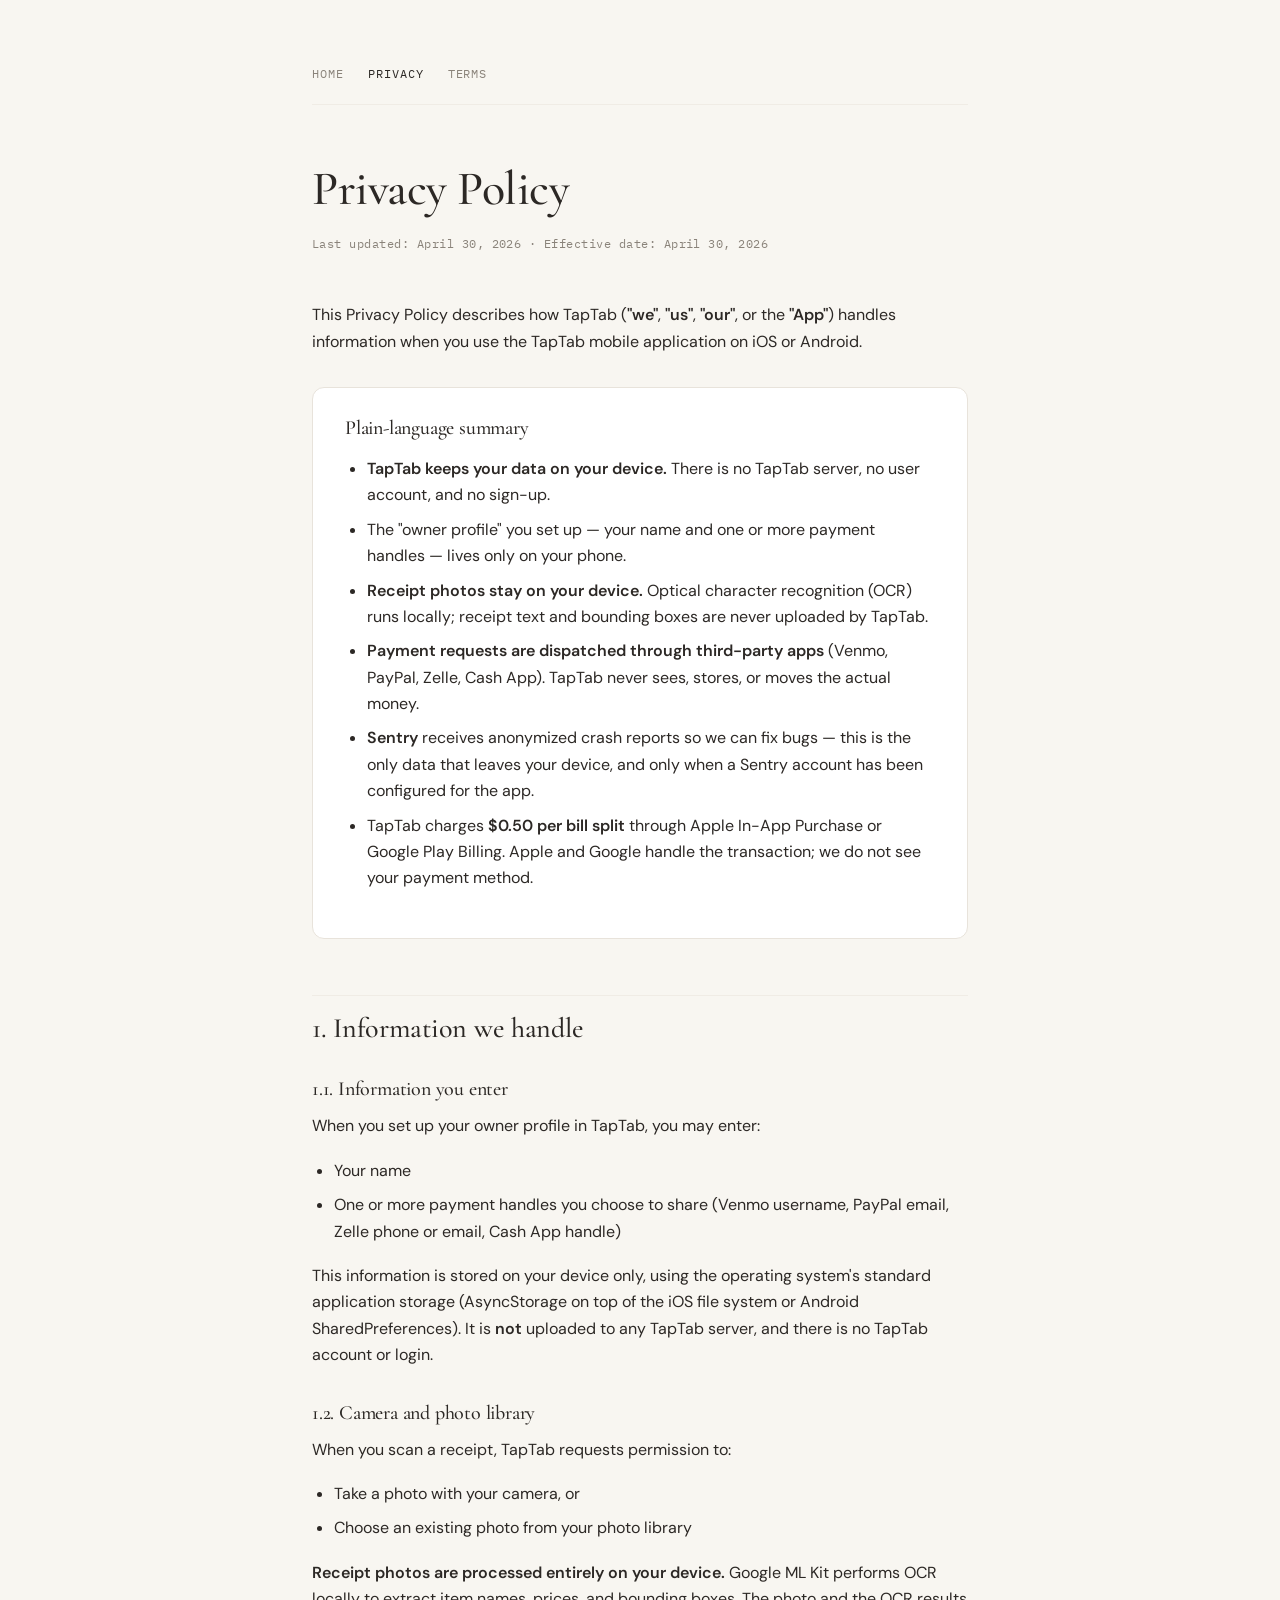
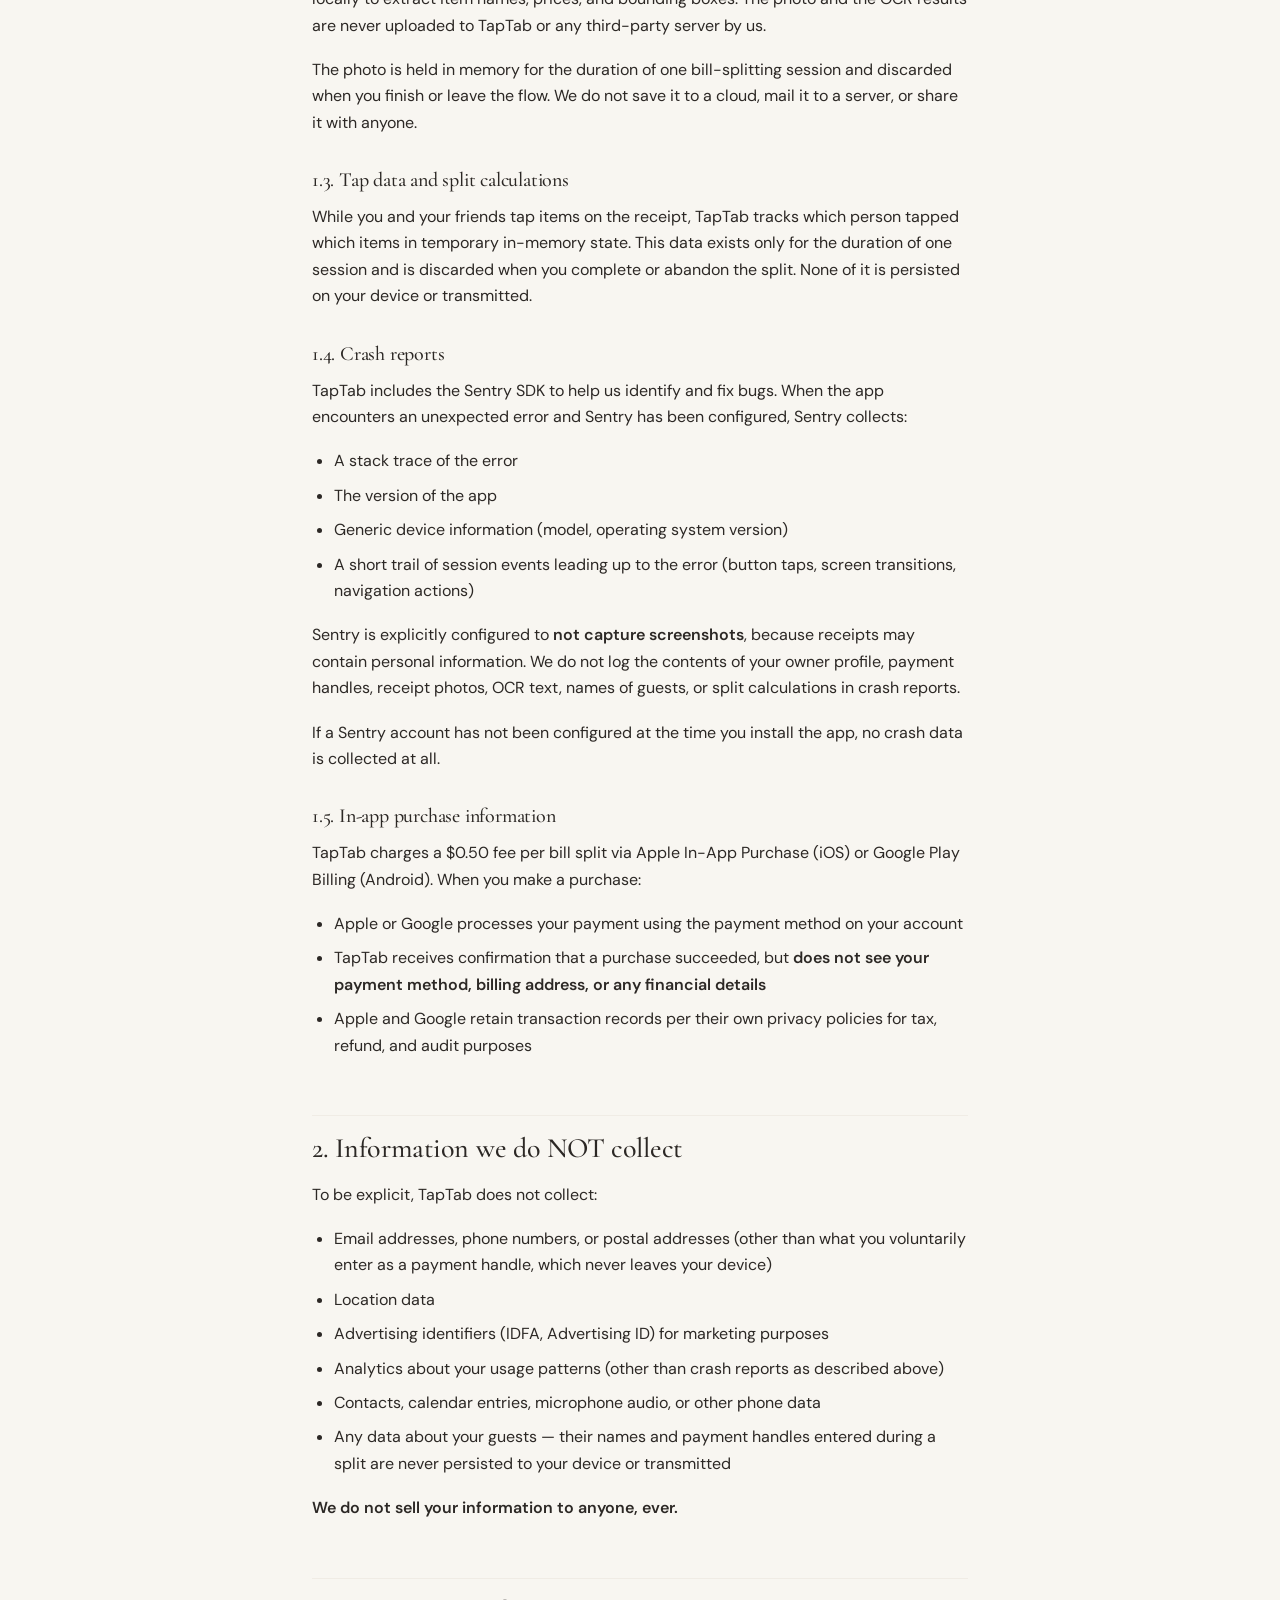
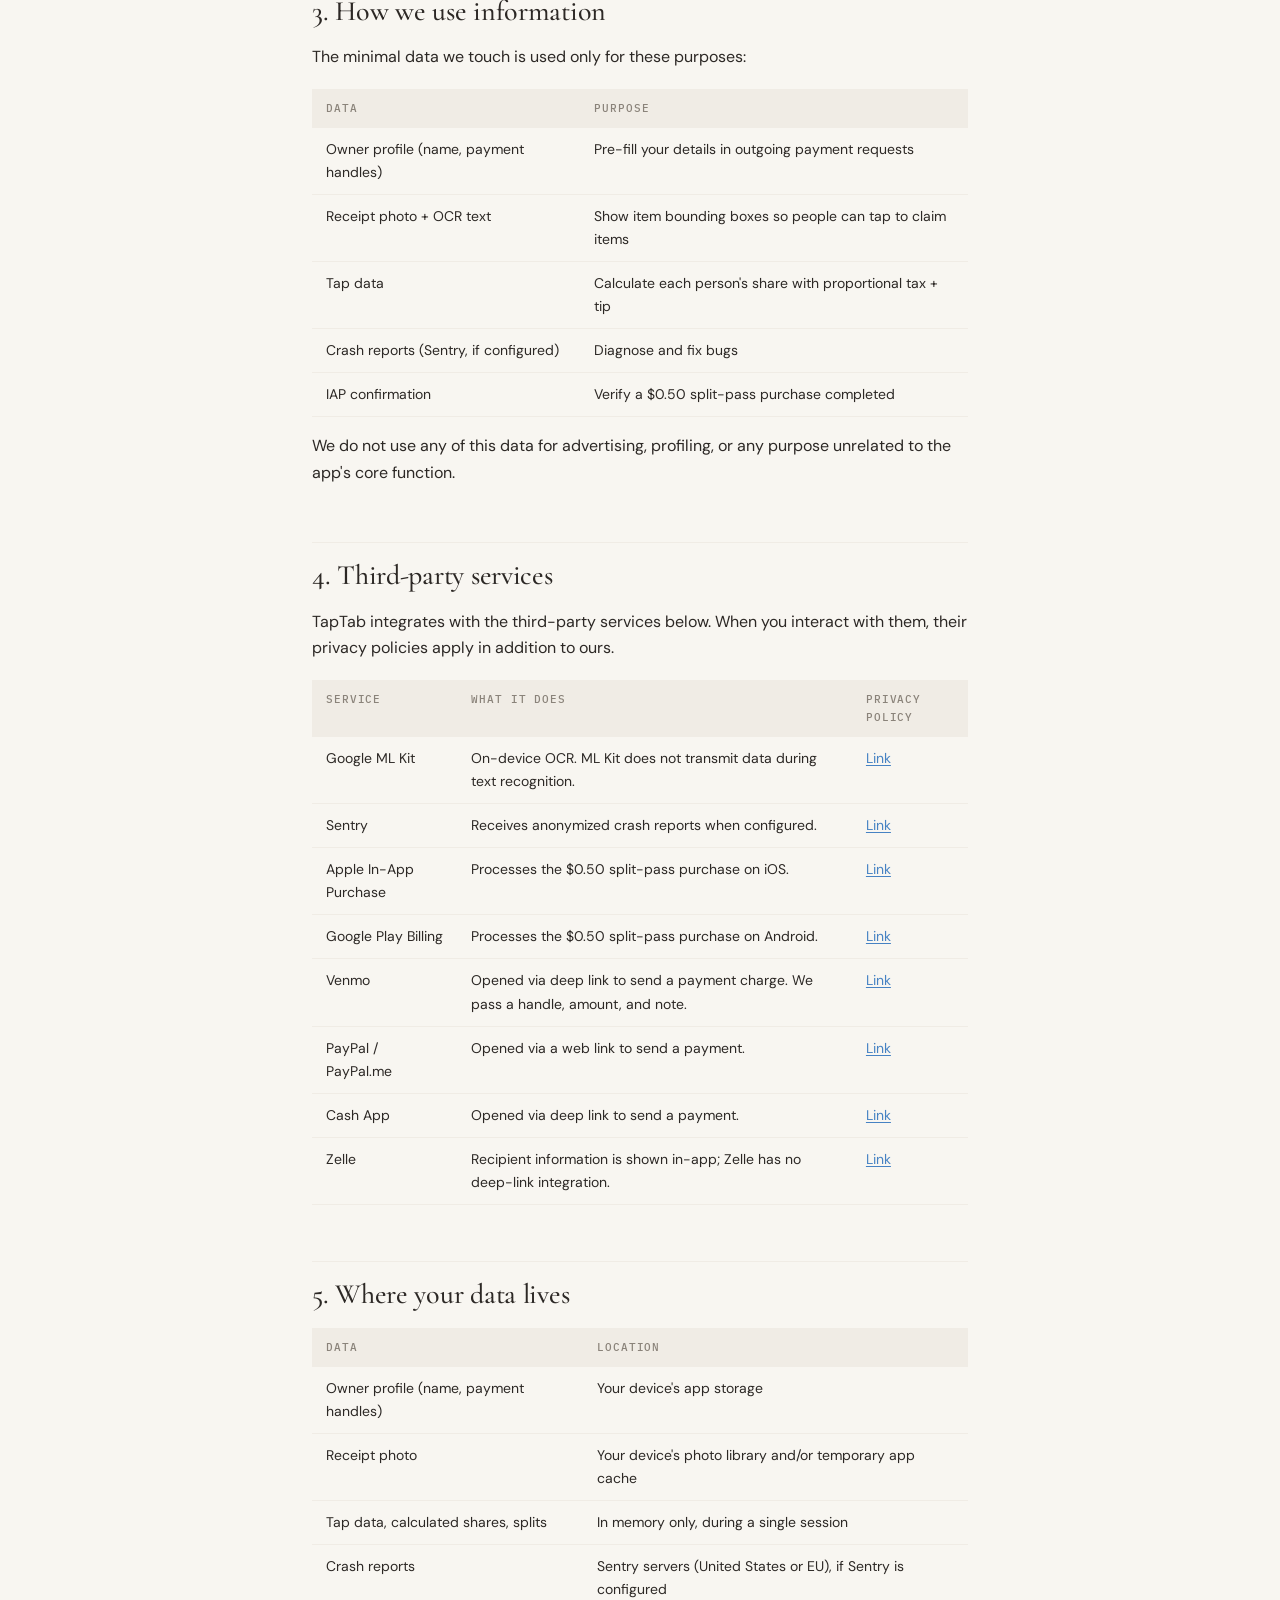
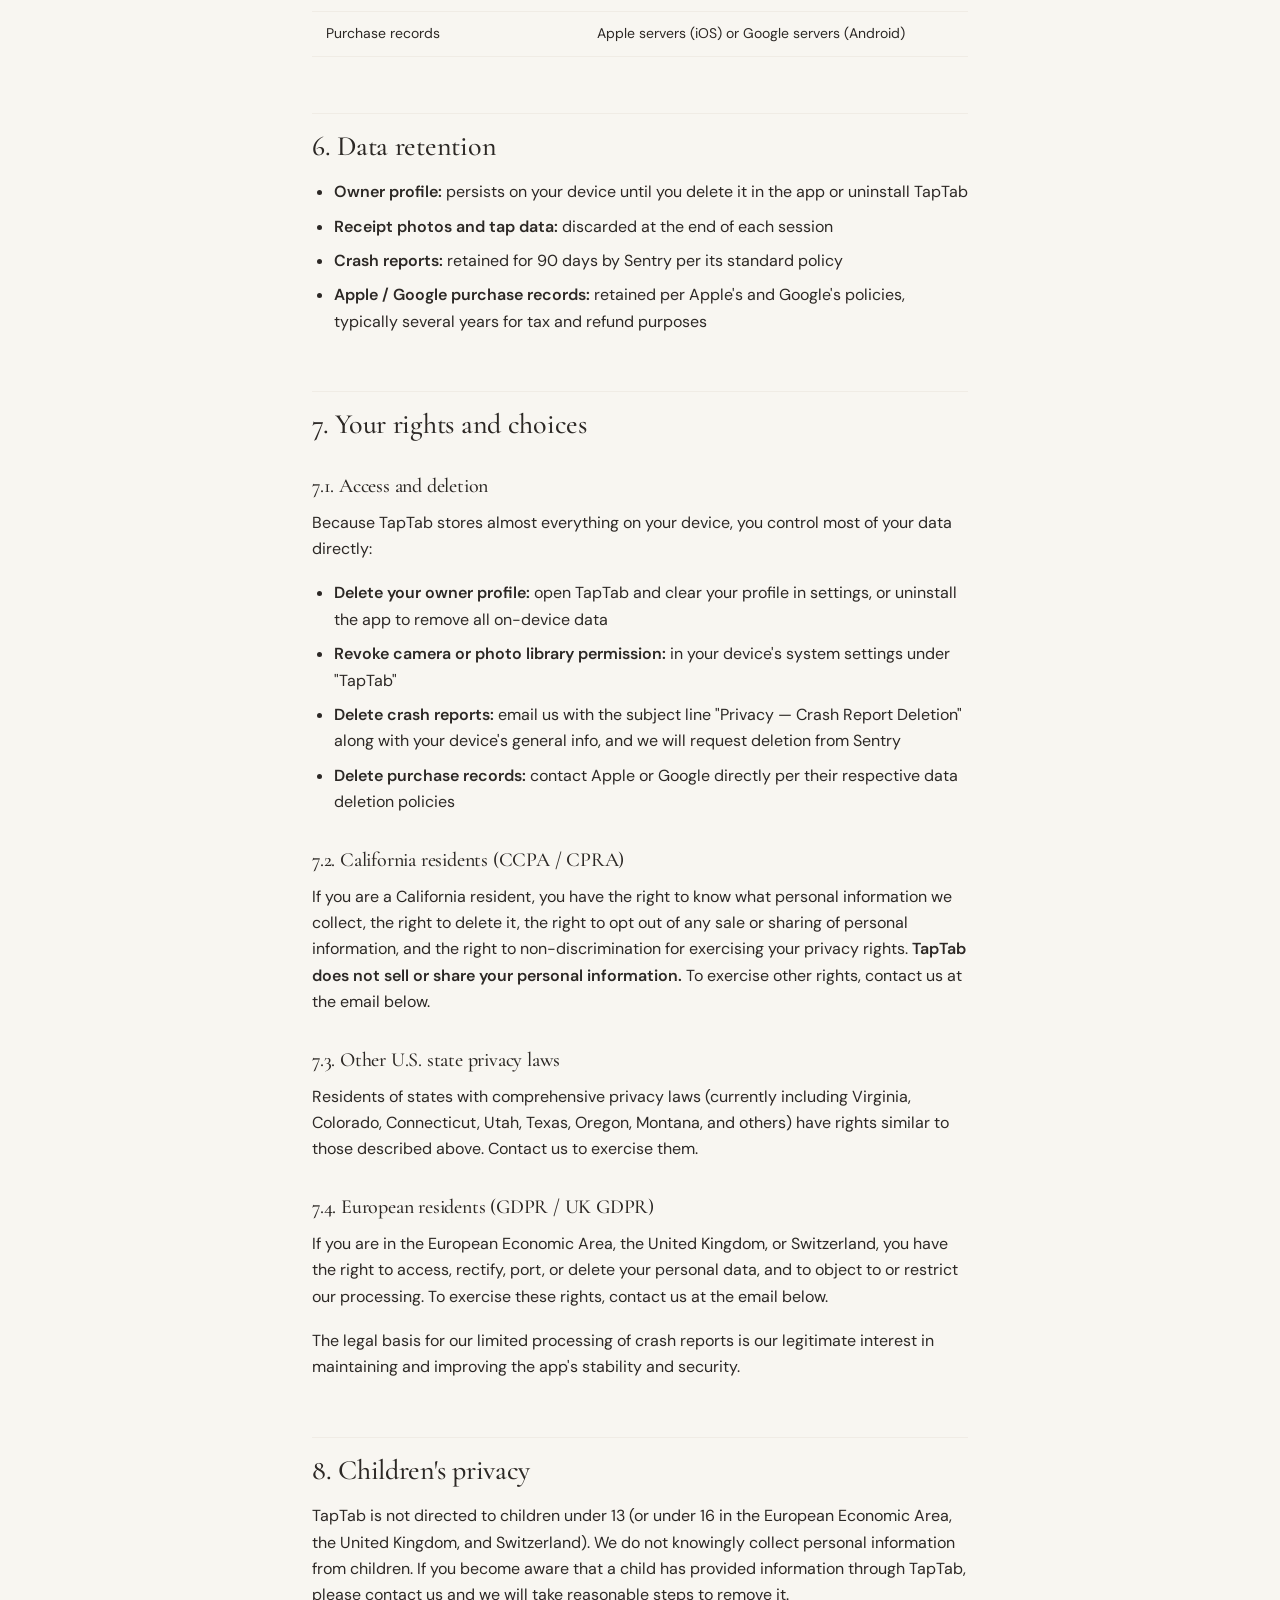
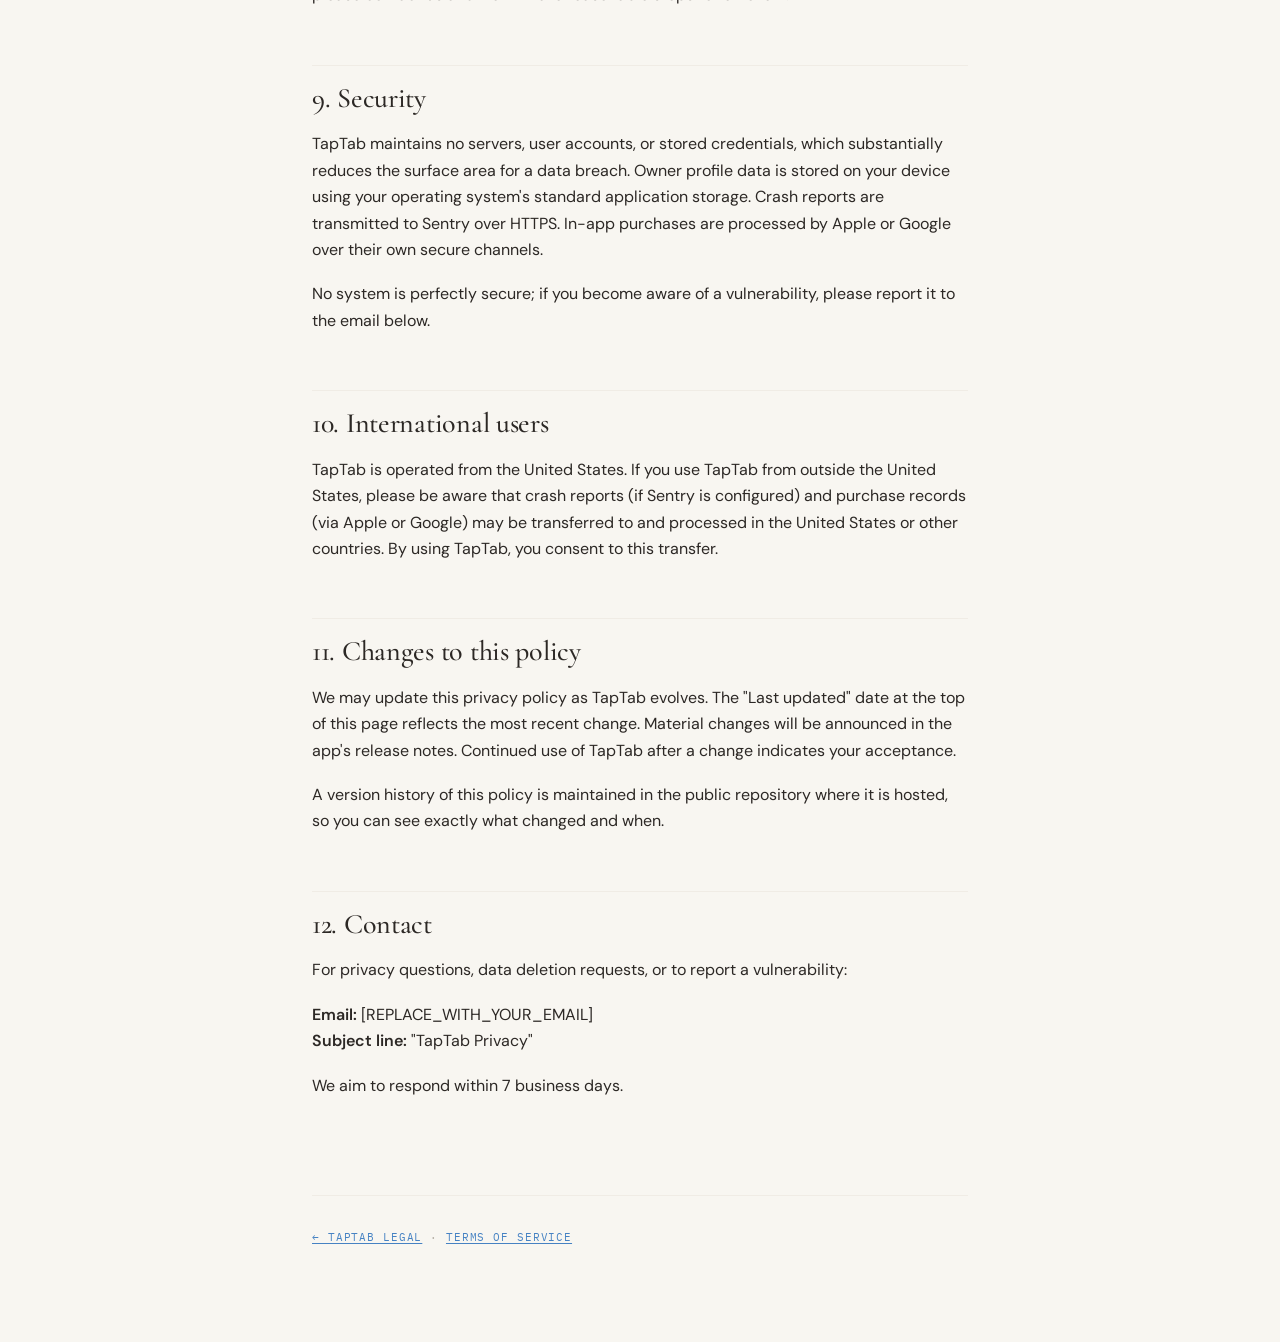
==== privacy.html @ 342fec5c "feat: initial site — privacy policy, terms of service, landing page Static HTML + CSS, no build step" ====
<!DOCTYPE html>
<html lang="en">
<head>
  <meta charset="UTF-8" />
  <meta name="viewport" content="width=device-width, initial-scale=1.0" />
  <title>Privacy Policy — TapTab</title>
  <meta name="description" content="How TapTab handles your information. We don't collect or sell personal data." />
  <link rel="stylesheet" href="/style.css" />
</head>
<body>
  <main class="container">
    <nav class="nav">
      <a href="/">Home</a>
      <a href="/privacy" class="active">Privacy</a>
      <a href="/terms">Terms</a>
    </nav>

    <h1>Privacy Policy</h1>
    <p class="meta">Last updated: April 30, 2026 · Effective date: April 30, 2026</p>

    <p>
      This Privacy Policy describes how TapTab (<strong>"we"</strong>, <strong>"us"</strong>, <strong>"our"</strong>,
      or the <strong>"App"</strong>) handles information when you use the TapTab mobile application on iOS or Android.
    </p>

    <div class="summary">
      <h2>Plain-language summary</h2>
      <ul>
        <li><strong>TapTab keeps your data on your device.</strong> There is no TapTab server, no user account, and no sign-up.</li>
        <li>The "owner profile" you set up — your name and one or more payment handles — lives only on your phone.</li>
        <li><strong>Receipt photos stay on your device.</strong> Optical character recognition (OCR) runs locally; receipt text and bounding boxes are never uploaded by TapTab.</li>
        <li><strong>Payment requests are dispatched through third-party apps</strong> (Venmo, PayPal, Zelle, Cash App). TapTab never sees, stores, or moves the actual money.</li>
        <li><strong>Sentry</strong> receives anonymized crash reports so we can fix bugs — this is the only data that leaves your device, and only when a Sentry account has been configured for the app.</li>
        <li>TapTab charges <strong>$0.50 per bill split</strong> through Apple In-App Purchase or Google Play Billing. Apple and Google handle the transaction; we do not see your payment method.</li>
      </ul>
    </div>

    <h2>1. Information we handle</h2>

    <h3>1.1. Information you enter</h3>
    <p>When you set up your owner profile in TapTab, you may enter:</p>
    <ul>
      <li>Your name</li>
      <li>One or more payment handles you choose to share (Venmo username, PayPal email, Zelle phone or email, Cash App handle)</li>
    </ul>
    <p>
      This information is stored on your device only, using the operating system's standard application storage
      (AsyncStorage on top of the iOS file system or Android SharedPreferences). It is <strong>not</strong>
      uploaded to any TapTab server, and there is no TapTab account or login.
    </p>

    <h3>1.2. Camera and photo library</h3>
    <p>When you scan a receipt, TapTab requests permission to:</p>
    <ul>
      <li>Take a photo with your camera, or</li>
      <li>Choose an existing photo from your photo library</li>
    </ul>
    <p>
      <strong>Receipt photos are processed entirely on your device.</strong> Google ML Kit performs OCR locally
      to extract item names, prices, and bounding boxes. The photo and the OCR results are never uploaded to
      TapTab or any third-party server by us.
    </p>
    <p>
      The photo is held in memory for the duration of one bill-splitting session and discarded when you finish
      or leave the flow. We do not save it to a cloud, mail it to a server, or share it with anyone.
    </p>

    <h3>1.3. Tap data and split calculations</h3>
    <p>
      While you and your friends tap items on the receipt, TapTab tracks which person tapped which items in
      temporary in-memory state. This data exists only for the duration of one session and is discarded when
      you complete or abandon the split. None of it is persisted on your device or transmitted.
    </p>

    <h3>1.4. Crash reports</h3>
    <p>
      TapTab includes the Sentry SDK to help us identify and fix bugs. When the app encounters an unexpected
      error and Sentry has been configured, Sentry collects:
    </p>
    <ul>
      <li>A stack trace of the error</li>
      <li>The version of the app</li>
      <li>Generic device information (model, operating system version)</li>
      <li>A short trail of session events leading up to the error (button taps, screen transitions, navigation actions)</li>
    </ul>
    <p>
      Sentry is explicitly configured to <strong>not capture screenshots</strong>, because receipts may contain
      personal information. We do not log the contents of your owner profile, payment handles, receipt photos,
      OCR text, names of guests, or split calculations in crash reports.
    </p>
    <p>
      If a Sentry account has not been configured at the time you install the app, no crash data is collected at all.
    </p>

    <h3>1.5. In-app purchase information</h3>
    <p>
      TapTab charges a $0.50 fee per bill split via Apple In-App Purchase (iOS) or Google Play Billing (Android).
      When you make a purchase:
    </p>
    <ul>
      <li>Apple or Google processes your payment using the payment method on your account</li>
      <li>TapTab receives confirmation that a purchase succeeded, but <strong>does not see your payment method, billing address, or any financial details</strong></li>
      <li>Apple and Google retain transaction records per their own privacy policies for tax, refund, and audit purposes</li>
    </ul>

    <h2>2. Information we do NOT collect</h2>
    <p>To be explicit, TapTab does not collect:</p>
    <ul>
      <li>Email addresses, phone numbers, or postal addresses (other than what you voluntarily enter as a payment handle, which never leaves your device)</li>
      <li>Location data</li>
      <li>Advertising identifiers (IDFA, Advertising ID) for marketing purposes</li>
      <li>Analytics about your usage patterns (other than crash reports as described above)</li>
      <li>Contacts, calendar entries, microphone audio, or other phone data</li>
      <li>Any data about your guests — their names and payment handles entered during a split are never persisted to your device or transmitted</li>
    </ul>
    <p><strong>We do not sell your information to anyone, ever.</strong></p>

    <h2>3. How we use information</h2>
    <p>The minimal data we touch is used only for these purposes:</p>
    <table>
      <thead>
        <tr><th>Data</th><th>Purpose</th></tr>
      </thead>
      <tbody>
        <tr><td>Owner profile (name, payment handles)</td><td>Pre-fill your details in outgoing payment requests</td></tr>
        <tr><td>Receipt photo + OCR text</td><td>Show item bounding boxes so people can tap to claim items</td></tr>
        <tr><td>Tap data</td><td>Calculate each person's share with proportional tax + tip</td></tr>
        <tr><td>Crash reports (Sentry, if configured)</td><td>Diagnose and fix bugs</td></tr>
        <tr><td>IAP confirmation</td><td>Verify a $0.50 split-pass purchase completed</td></tr>
      </tbody>
    </table>
    <p>
      We do not use any of this data for advertising, profiling, or any purpose unrelated to the app's core function.
    </p>

    <h2>4. Third-party services</h2>
    <p>
      TapTab integrates with the third-party services below. When you interact with them, their privacy policies
      apply in addition to ours.
    </p>
    <table>
      <thead>
        <tr><th>Service</th><th>What it does</th><th>Privacy policy</th></tr>
      </thead>
      <tbody>
        <tr><td>Google ML Kit</td><td>On-device OCR. ML Kit does not transmit data during text recognition.</td><td><a href="https://developers.google.com/ml-kit/terms">Link</a></td></tr>
        <tr><td>Sentry</td><td>Receives anonymized crash reports when configured.</td><td><a href="https://sentry.io/privacy/">Link</a></td></tr>
        <tr><td>Apple In-App Purchase</td><td>Processes the $0.50 split-pass purchase on iOS.</td><td><a href="https://www.apple.com/legal/privacy/">Link</a></td></tr>
        <tr><td>Google Play Billing</td><td>Processes the $0.50 split-pass purchase on Android.</td><td><a href="https://policies.google.com/privacy">Link</a></td></tr>
        <tr><td>Venmo</td><td>Opened via deep link to send a payment charge. We pass a handle, amount, and note.</td><td><a href="https://venmo.com/legal/us-privacy-policy">Link</a></td></tr>
        <tr><td>PayPal / PayPal.me</td><td>Opened via a web link to send a payment.</td><td><a href="https://www.paypal.com/us/legalhub/privacy-full">Link</a></td></tr>
        <tr><td>Cash App</td><td>Opened via deep link to send a payment.</td><td><a href="https://cash.app/legal/us/en-us/privacy">Link</a></td></tr>
        <tr><td>Zelle</td><td>Recipient information is shown in-app; Zelle has no deep-link integration.</td><td><a href="https://www.zellepay.com/legal/privacy-policy">Link</a></td></tr>
      </tbody>
    </table>

    <h2>5. Where your data lives</h2>
    <table>
      <thead>
        <tr><th>Data</th><th>Location</th></tr>
      </thead>
      <tbody>
        <tr><td>Owner profile (name, payment handles)</td><td>Your device's app storage</td></tr>
        <tr><td>Receipt photo</td><td>Your device's photo library and/or temporary app cache</td></tr>
        <tr><td>Tap data, calculated shares, splits</td><td>In memory only, during a single session</td></tr>
        <tr><td>Crash reports</td><td>Sentry servers (United States or EU), if Sentry is configured</td></tr>
        <tr><td>Purchase records</td><td>Apple servers (iOS) or Google servers (Android)</td></tr>
      </tbody>
    </table>

    <h2>6. Data retention</h2>
    <ul>
      <li><strong>Owner profile:</strong> persists on your device until you delete it in the app or uninstall TapTab</li>
      <li><strong>Receipt photos and tap data:</strong> discarded at the end of each session</li>
      <li><strong>Crash reports:</strong> retained for 90 days by Sentry per its standard policy</li>
      <li><strong>Apple / Google purchase records:</strong> retained per Apple's and Google's policies, typically several years for tax and refund purposes</li>
    </ul>

    <h2>7. Your rights and choices</h2>

    <h3>7.1. Access and deletion</h3>
    <p>Because TapTab stores almost everything on your device, you control most of your data directly:</p>
    <ul>
      <li><strong>Delete your owner profile:</strong> open TapTab and clear your profile in settings, or uninstall the app to remove all on-device data</li>
      <li><strong>Revoke camera or photo library permission:</strong> in your device's system settings under "TapTab"</li>
      <li><strong>Delete crash reports:</strong> email us with the subject line "Privacy — Crash Report Deletion" along with your device's general info, and we will request deletion from Sentry</li>
      <li><strong>Delete purchase records:</strong> contact Apple or Google directly per their respective data deletion policies</li>
    </ul>

    <h3>7.2. California residents (CCPA / CPRA)</h3>
    <p>
      If you are a California resident, you have the right to know what personal information we collect, the right
      to delete it, the right to opt out of any sale or sharing of personal information, and the right to
      non-discrimination for exercising your privacy rights. <strong>TapTab does not sell or share your personal
      information.</strong> To exercise other rights, contact us at the email below.
    </p>

    <h3>7.3. Other U.S. state privacy laws</h3>
    <p>
      Residents of states with comprehensive privacy laws (currently including Virginia, Colorado, Connecticut,
      Utah, Texas, Oregon, Montana, and others) have rights similar to those described above. Contact us to exercise them.
    </p>

    <h3>7.4. European residents (GDPR / UK GDPR)</h3>
    <p>
      If you are in the European Economic Area, the United Kingdom, or Switzerland, you have the right to access,
      rectify, port, or delete your personal data, and to object to or restrict our processing. To exercise these
      rights, contact us at the email below.
    </p>
    <p>
      The legal basis for our limited processing of crash reports is our legitimate interest in maintaining and
      improving the app's stability and security.
    </p>

    <h2>8. Children's privacy</h2>
    <p>
      TapTab is not directed to children under 13 (or under 16 in the European Economic Area, the United Kingdom,
      and Switzerland). We do not knowingly collect personal information from children. If you become aware that
      a child has provided information through TapTab, please contact us and we will take reasonable steps to remove it.
    </p>

    <h2>9. Security</h2>
    <p>
      TapTab maintains no servers, user accounts, or stored credentials, which substantially reduces the surface
      area for a data breach. Owner profile data is stored on your device using your operating system's standard
      application storage. Crash reports are transmitted to Sentry over HTTPS. In-app purchases are processed by
      Apple or Google over their own secure channels.
    </p>
    <p>
      No system is perfectly secure; if you become aware of a vulnerability, please report it to the email below.
    </p>

    <h2>10. International users</h2>
    <p>
      TapTab is operated from the United States. If you use TapTab from outside the United States, please be
      aware that crash reports (if Sentry is configured) and purchase records (via Apple or Google) may be
      transferred to and processed in the United States or other countries. By using TapTab, you consent to
      this transfer.
    </p>

    <h2>11. Changes to this policy</h2>
    <p>
      We may update this privacy policy as TapTab evolves. The "Last updated" date at the top of this page
      reflects the most recent change. Material changes will be announced in the app's release notes. Continued
      use of TapTab after a change indicates your acceptance.
    </p>
    <p>
      A version history of this policy is maintained in the public repository where it is hosted, so you can
      see exactly what changed and when.
    </p>

    <h2>12. Contact</h2>
    <p>
      For privacy questions, data deletion requests, or to report a vulnerability:
    </p>
    <p>
      <strong>Email:</strong> [REPLACE_WITH_YOUR_EMAIL]<br />
      <strong>Subject line:</strong> "TapTab Privacy"
    </p>
    <p>We aim to respond within 7 business days.</p>

    <footer>
      <a href="/">← TapTab Legal</a> · <a href="/terms">Terms of Service</a>
    </footer>
  </main>
</body>
</html>
---- style.css ----
@import url('https://fonts.googleapis.com/css2?family=Cormorant+Garamond:wght@400;500;600&family=DM+Sans:wght@400;500;600&family=IBM+Plex+Mono:wght@300;400;500&display=swap');

:root {
  --bg: #F8F6F1;
  --card: #FFFFFF;
  --text: #2C2825;
  --text-muted: #8A837A;
  --text-light: #B5AFA6;
  --border: #E8E3DB;
  --border-light: #F0ECE5;
  --accent: #4682C3;
}

* { box-sizing: border-box; }

html, body { margin: 0; padding: 0; }

body {
  background: var(--bg);
  color: var(--text);
  font-family: 'DM Sans', system-ui, -apple-system, sans-serif;
  font-size: 16px;
  line-height: 1.65;
  -webkit-font-smoothing: antialiased;
  -moz-osx-font-smoothing: grayscale;
}

.container {
  max-width: 720px;
  margin: 0 auto;
  padding: 64px 32px 96px;
}

h1, h2, h3 {
  font-family: 'Cormorant Garamond', Georgia, serif;
  font-weight: 500;
  line-height: 1.2;
  letter-spacing: -0.01em;
}

h1 {
  font-size: 48px;
  margin: 0 0 16px;
}

h2 {
  font-size: 28px;
  margin: 56px 0 16px;
  padding-top: 16px;
  border-top: 1px solid var(--border-light);
}

h3 {
  font-size: 20px;
  margin: 32px 0 12px;
}

p { margin: 0 0 18px; }

a {
  color: var(--accent);
  text-decoration: underline;
  text-underline-offset: 2px;
  text-decoration-thickness: 1px;
}

a:hover { text-decoration-thickness: 2px; }

strong { font-weight: 600; color: var(--text); }

code {
  font-family: 'IBM Plex Mono', monospace;
  font-size: 0.875em;
  background: var(--border-light);
  padding: 2px 6px;
  border-radius: 4px;
}

ul { padding-left: 22px; margin: 0 0 18px; }
li { margin-bottom: 8px; }

table {
  width: 100%;
  border-collapse: collapse;
  margin: 16px 0;
  font-size: 14px;
}

th, td {
  padding: 10px 14px;
  text-align: left;
  border-bottom: 1px solid var(--border-light);
  vertical-align: top;
}

th {
  font-family: 'IBM Plex Mono', monospace;
  font-size: 11px;
  font-weight: 500;
  letter-spacing: 0.08em;
  text-transform: uppercase;
  color: var(--text-muted);
  background: var(--border-light);
}

.meta {
  font-family: 'IBM Plex Mono', monospace;
  font-size: 12px;
  color: var(--text-muted);
  letter-spacing: 0.04em;
  margin-bottom: 48px;
}

.summary {
  background: var(--card);
  border: 1px solid var(--border);
  border-radius: 12px;
  padding: 28px 32px;
  margin: 32px 0 48px;
}

.summary p:last-child { margin-bottom: 0; }

.summary h2:first-child {
  margin-top: 0;
  border-top: none;
  padding-top: 0;
  font-size: 20px;
}

hr {
  border: none;
  border-top: 1px solid var(--border-light);
  margin: 48px 0;
}

.nav {
  display: flex;
  gap: 24px;
  font-family: 'IBM Plex Mono', monospace;
  font-size: 12px;
  letter-spacing: 0.08em;
  text-transform: uppercase;
  margin-bottom: 56px;
  padding-bottom: 20px;
  border-bottom: 1px solid var(--border-light);
}

.nav a {
  color: var(--text-muted);
  text-decoration: none;
  transition: color 0.15s;
}

.nav a:hover, .nav a.active { color: var(--text); }

.tagline {
  font-family: 'Cormorant Garamond', serif;
  font-style: italic;
  font-size: 22px;
  color: var(--text-muted);
  margin: 0 0 48px;
  line-height: 1.4;
}

.cta-row {
  display: flex;
  gap: 16px;
  flex-wrap: wrap;
  margin: 48px 0;
}

.cta {
  flex: 1;
  min-width: 240px;
  padding: 24px 28px;
  background: var(--card);
  border: 1px solid var(--border);
  border-radius: 12px;
  text-decoration: none;
  color: var(--text);
  transition: border-color 0.15s, transform 0.15s;
}

.cta:hover {
  border-color: var(--accent);
  transform: translateY(-1px);
}

.cta h3 {
  margin: 0 0 8px;
  font-size: 22px;
}

.cta p {
  margin: 0;
  font-size: 13px;
  color: var(--text-muted);
}

footer {
  margin-top: 96px;
  padding-top: 32px;
  border-top: 1px solid var(--border-light);
  font-family: 'IBM Plex Mono', monospace;
  font-size: 11px;
  color: var(--text-light);
  letter-spacing: 0.08em;
  text-transform: uppercase;
}

@media (max-width: 640px) {
  .container { padding: 32px 20px 64px; }
  h1 { font-size: 36px; }
  h2 { font-size: 24px; }
  .nav { gap: 16px; flex-wrap: wrap; }
}
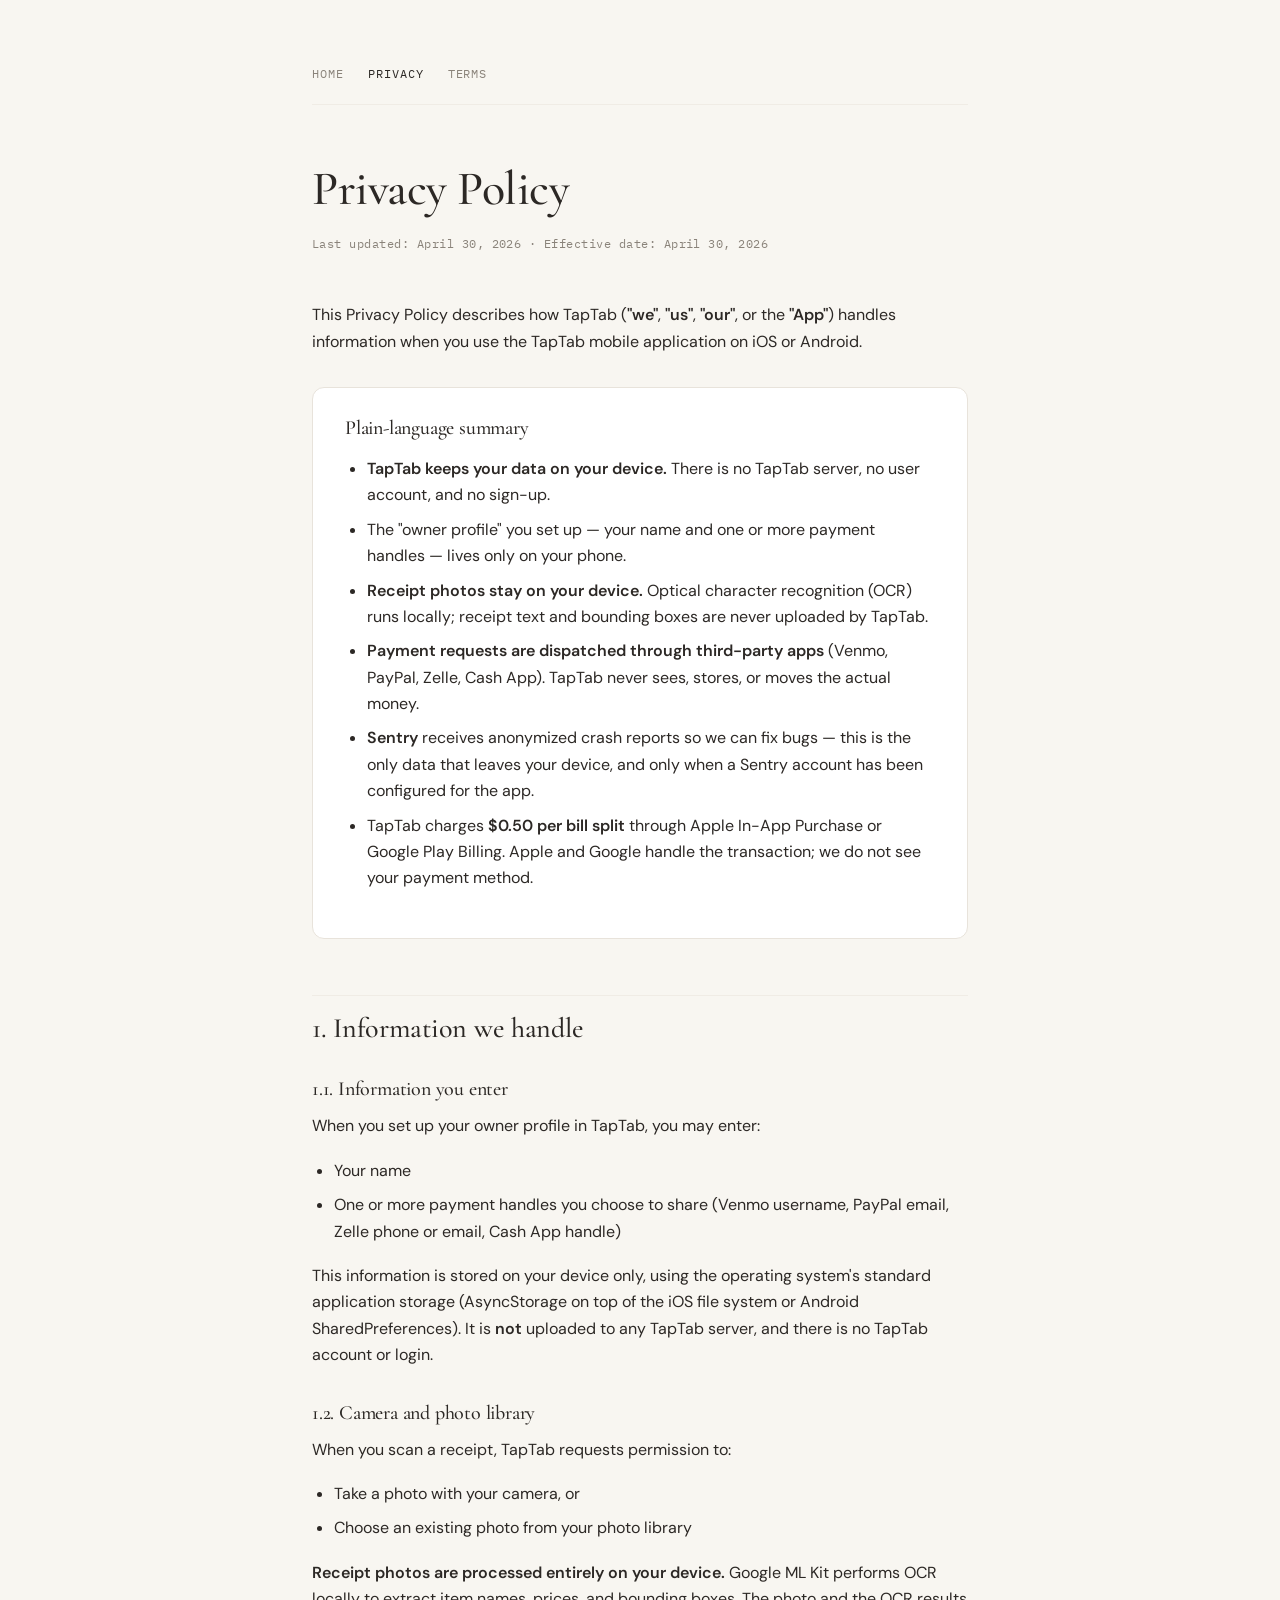
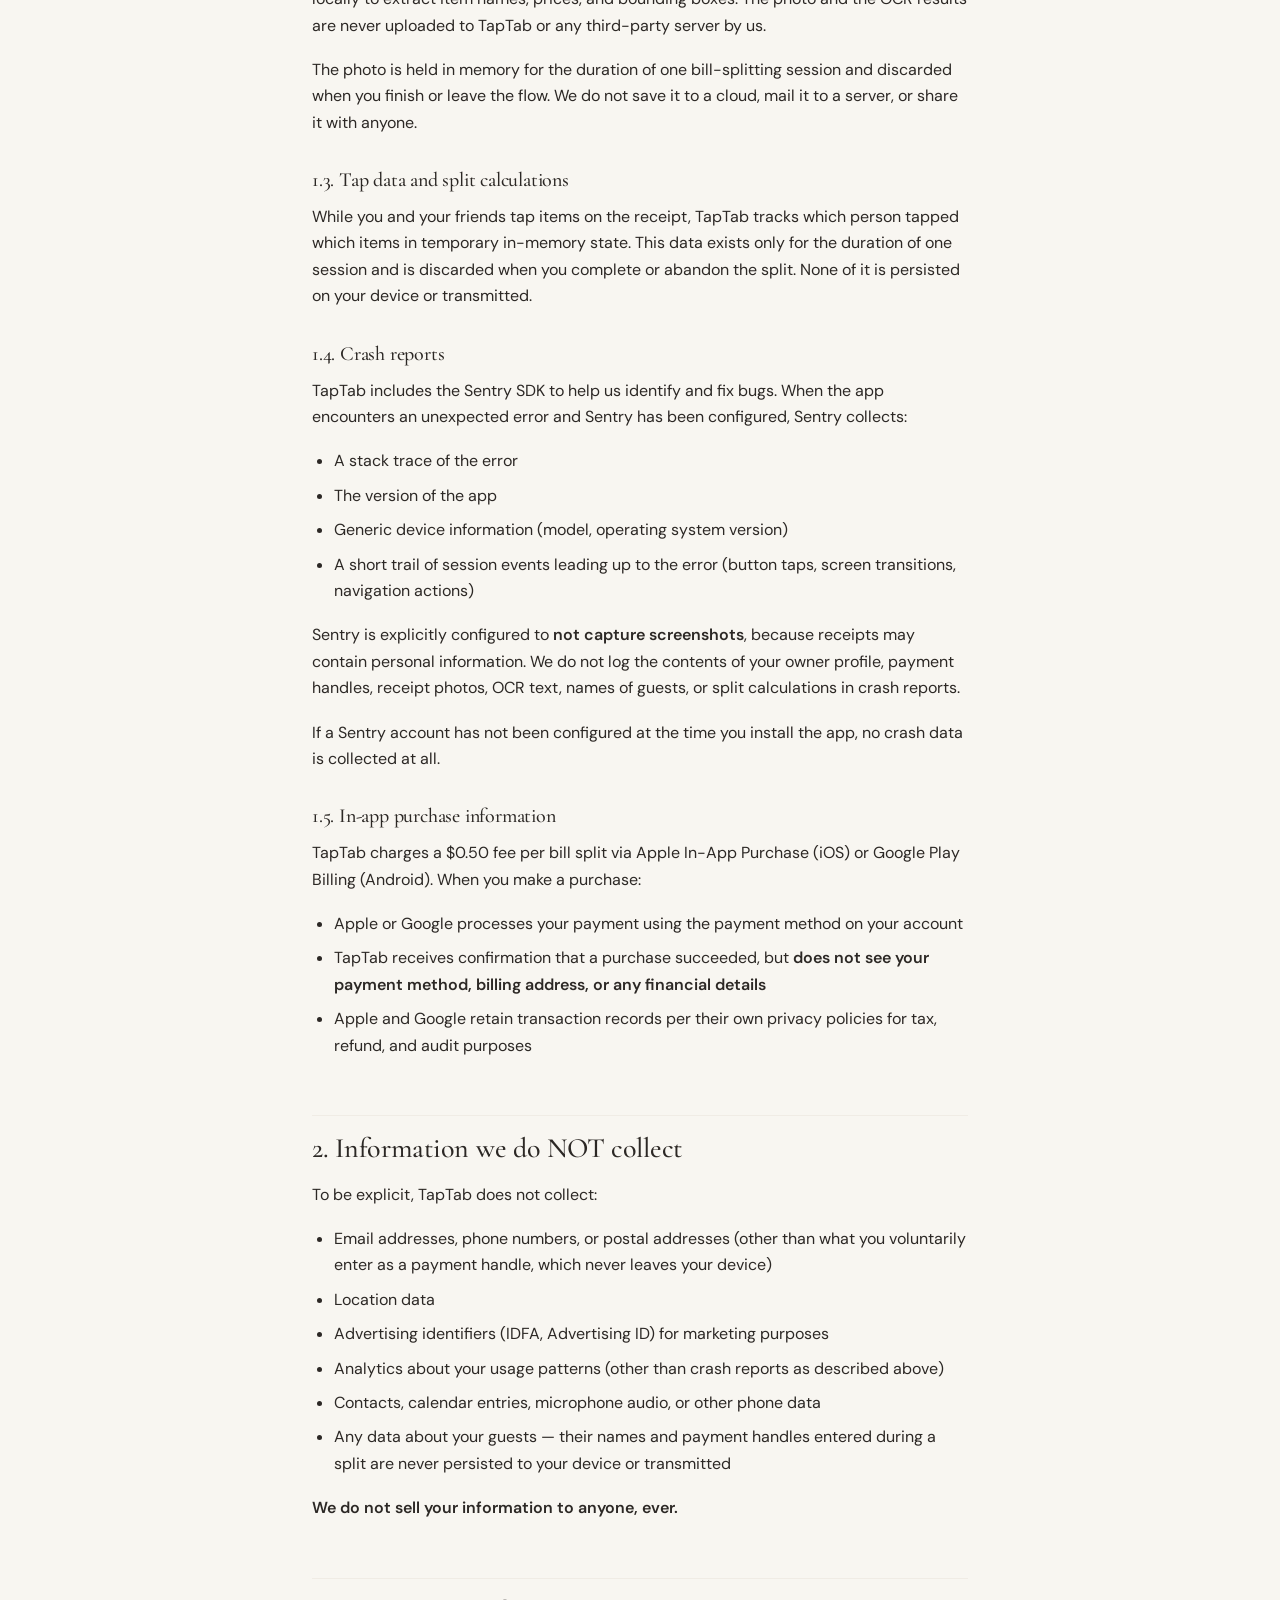
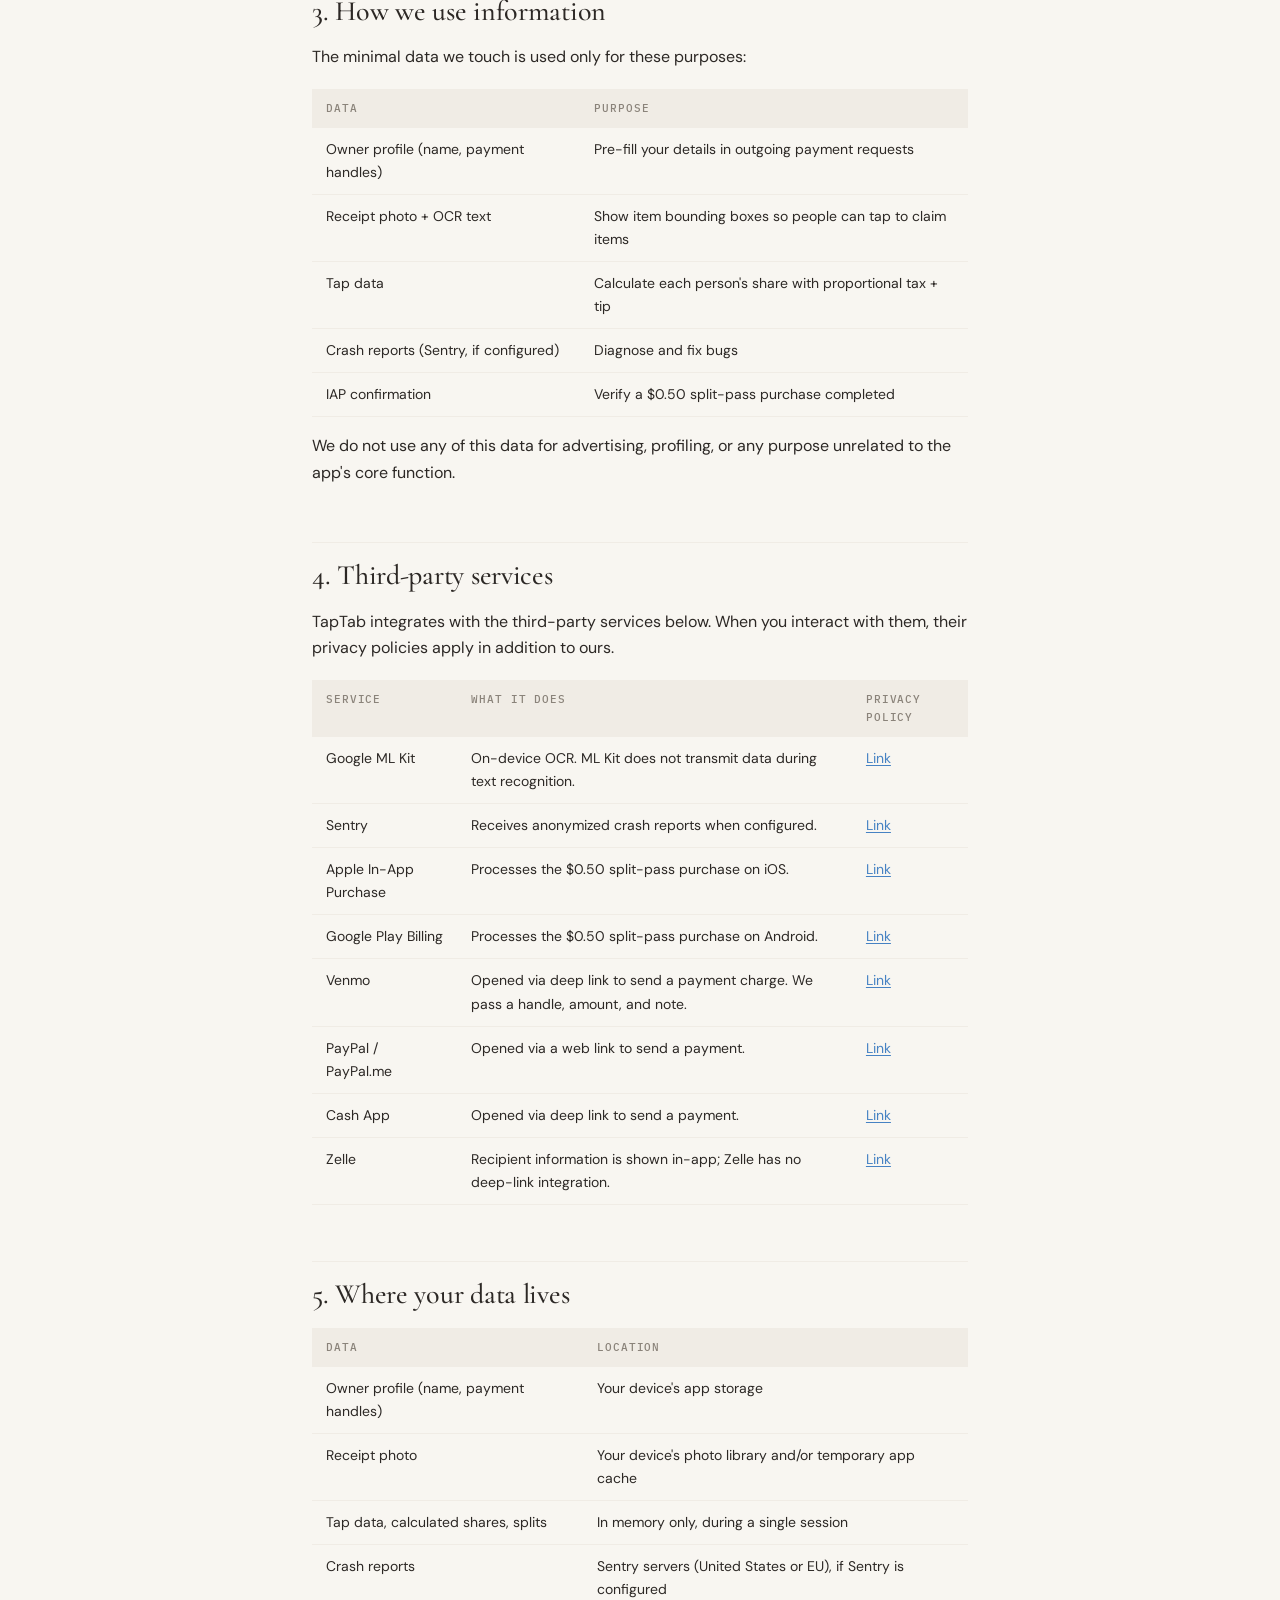
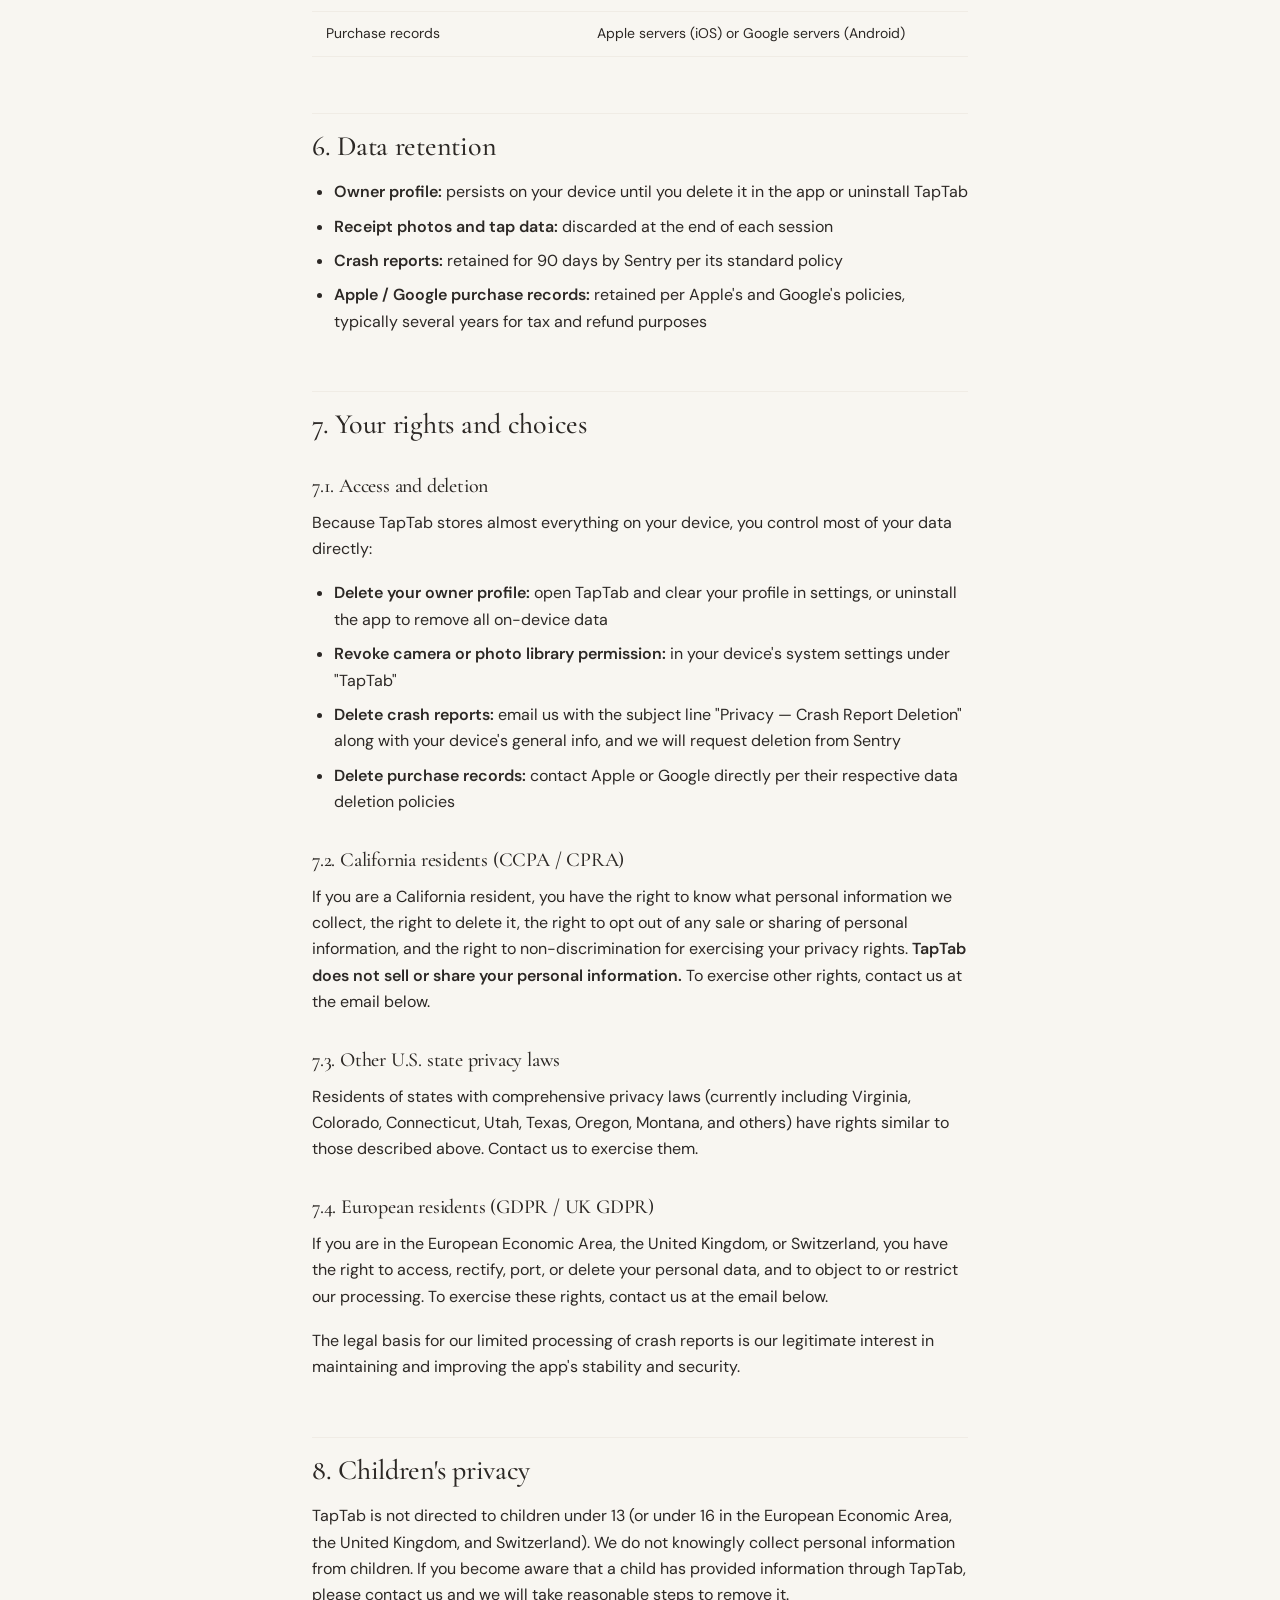
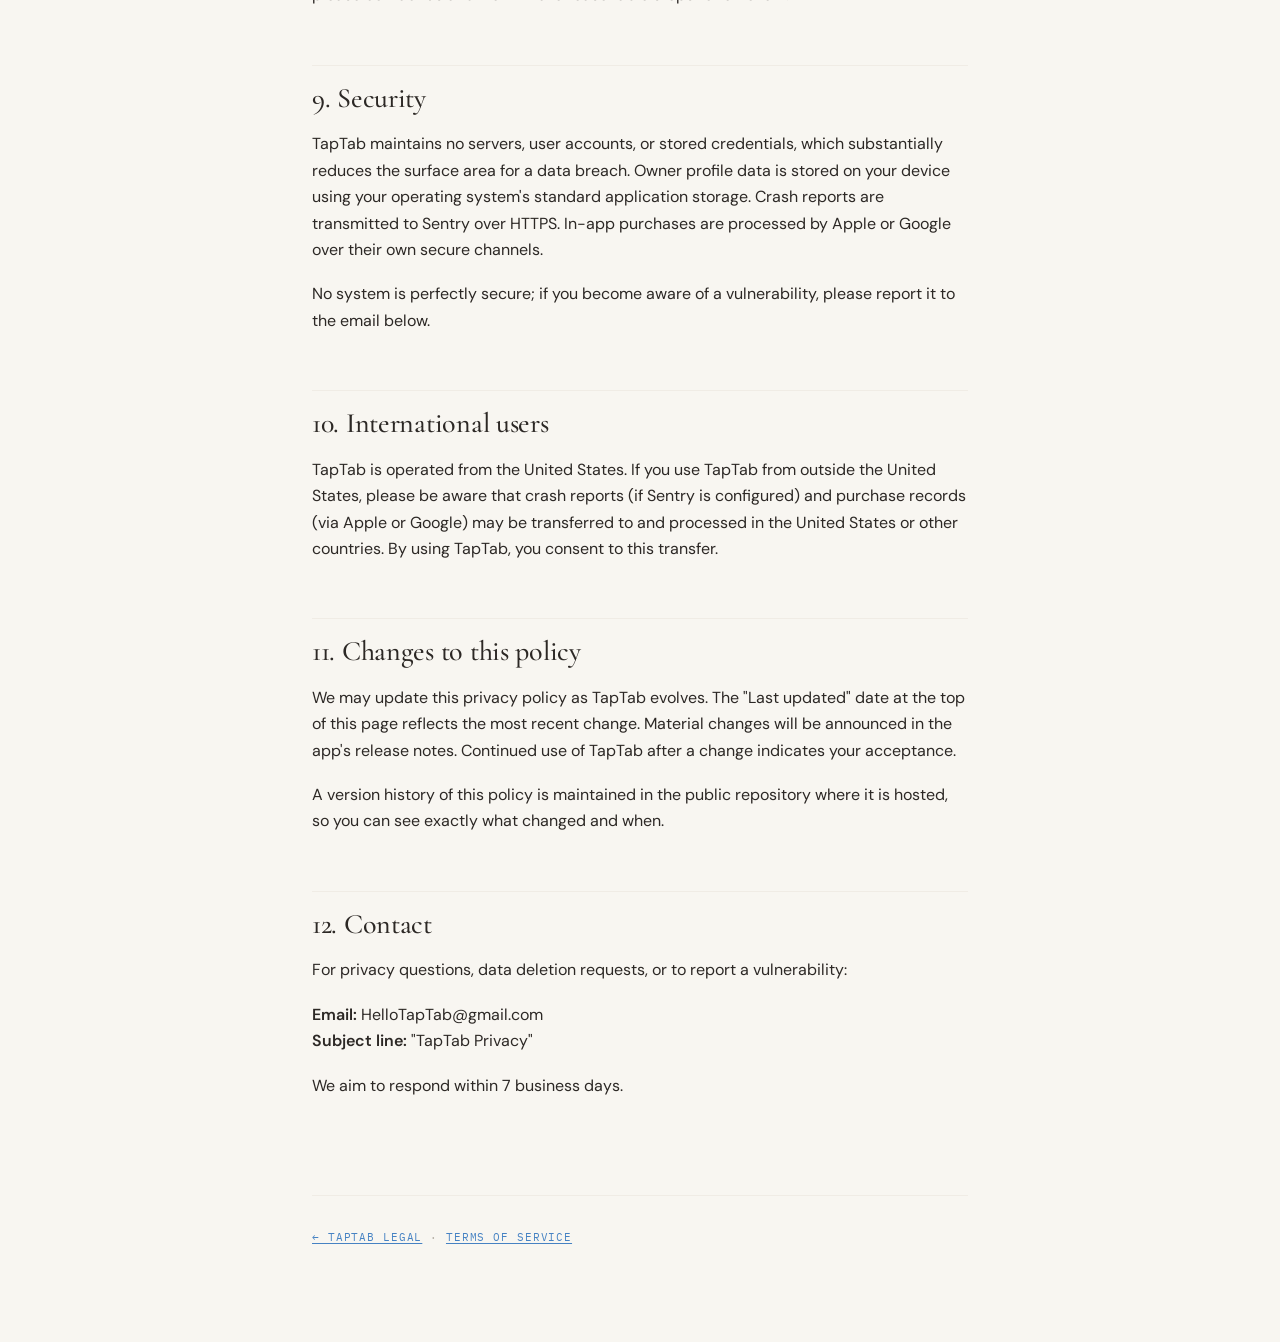
==== commit 20458098: "feat: set privacy contact email to HelloTapTab@gmail.com Replaces the [REPLACE_WITH_YOUR_EMAIL] plac" ====
--- a/privacy.html
+++ b/privacy.html
@@ -254,7 +254,7 @@
       For privacy questions, data deletion requests, or to report a vulnerability:
     </p>
     <p>
-      <strong>Email:</strong> [REPLACE_WITH_YOUR_EMAIL]<br />
+      <strong>Email:</strong> HelloTapTab@gmail.com<br />
       <strong>Subject line:</strong> "TapTab Privacy"
     </p>
     <p>We aim to respond within 7 business days.</p>
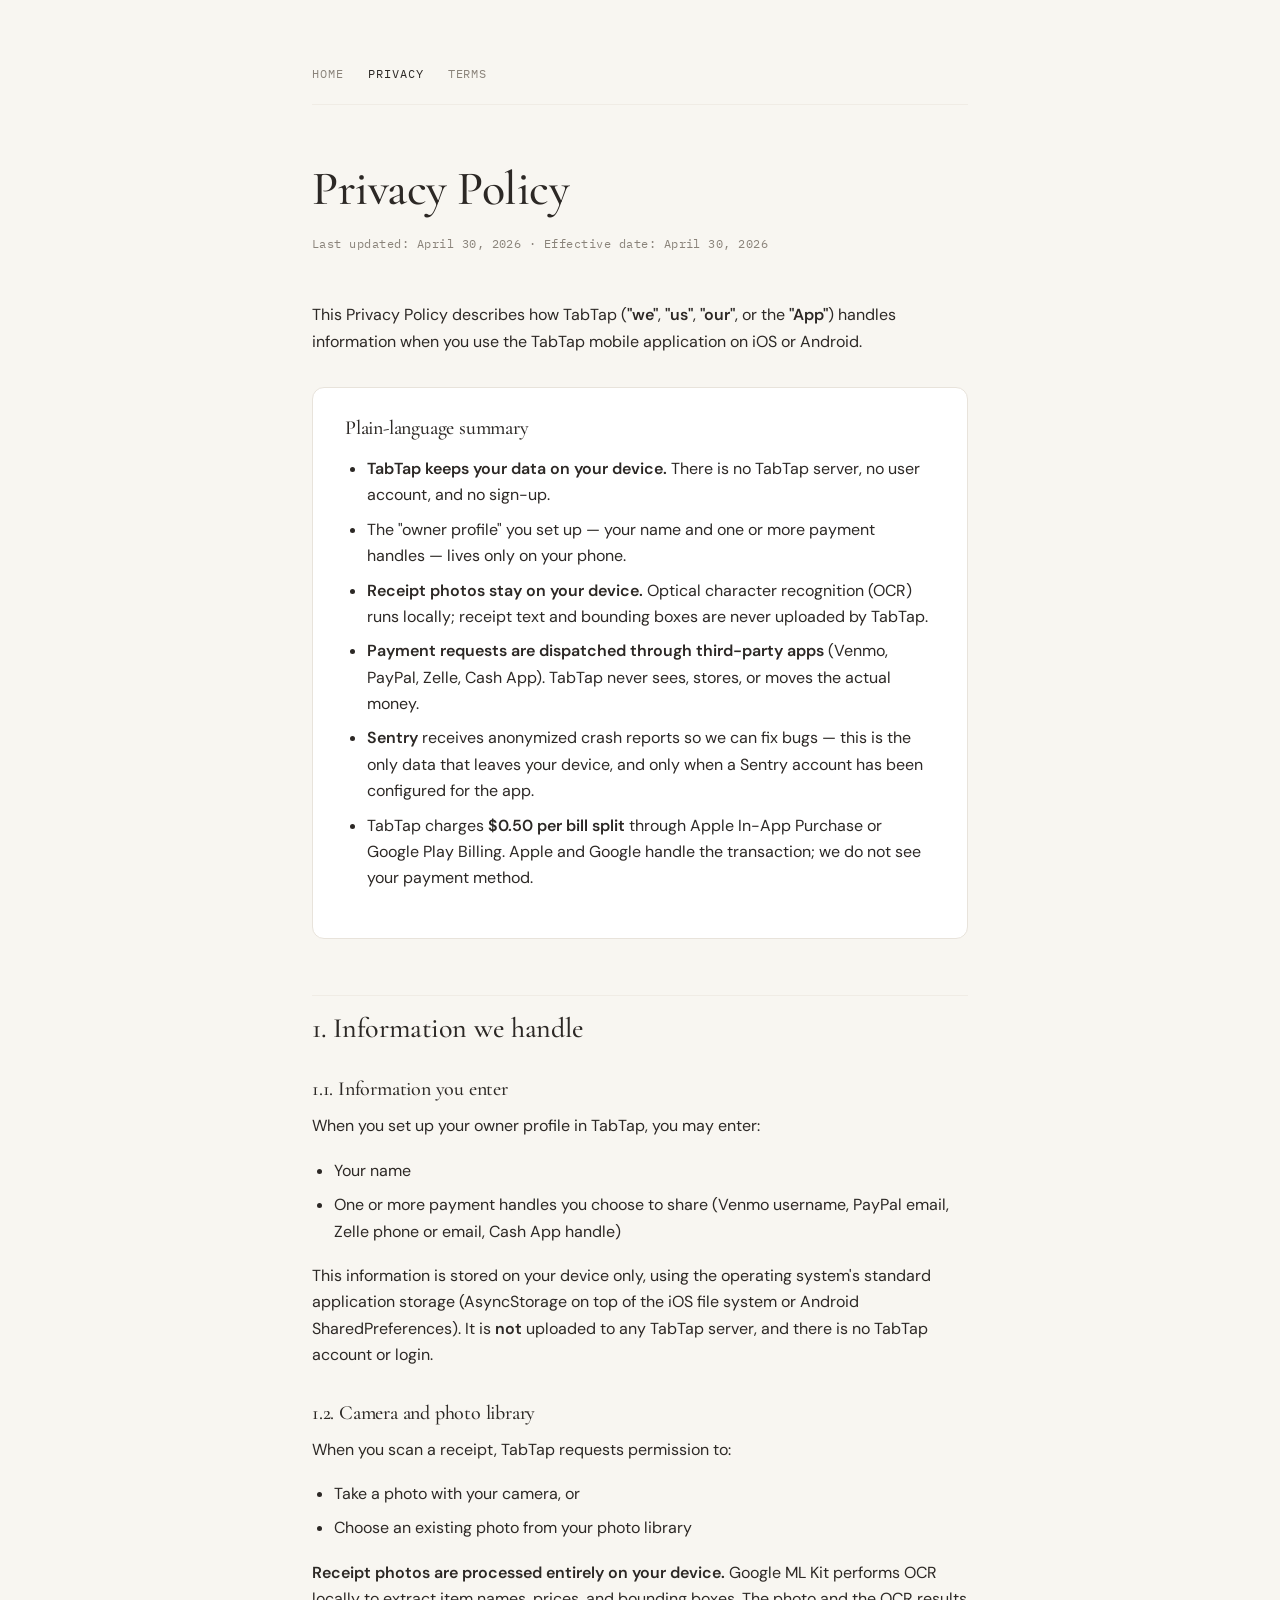
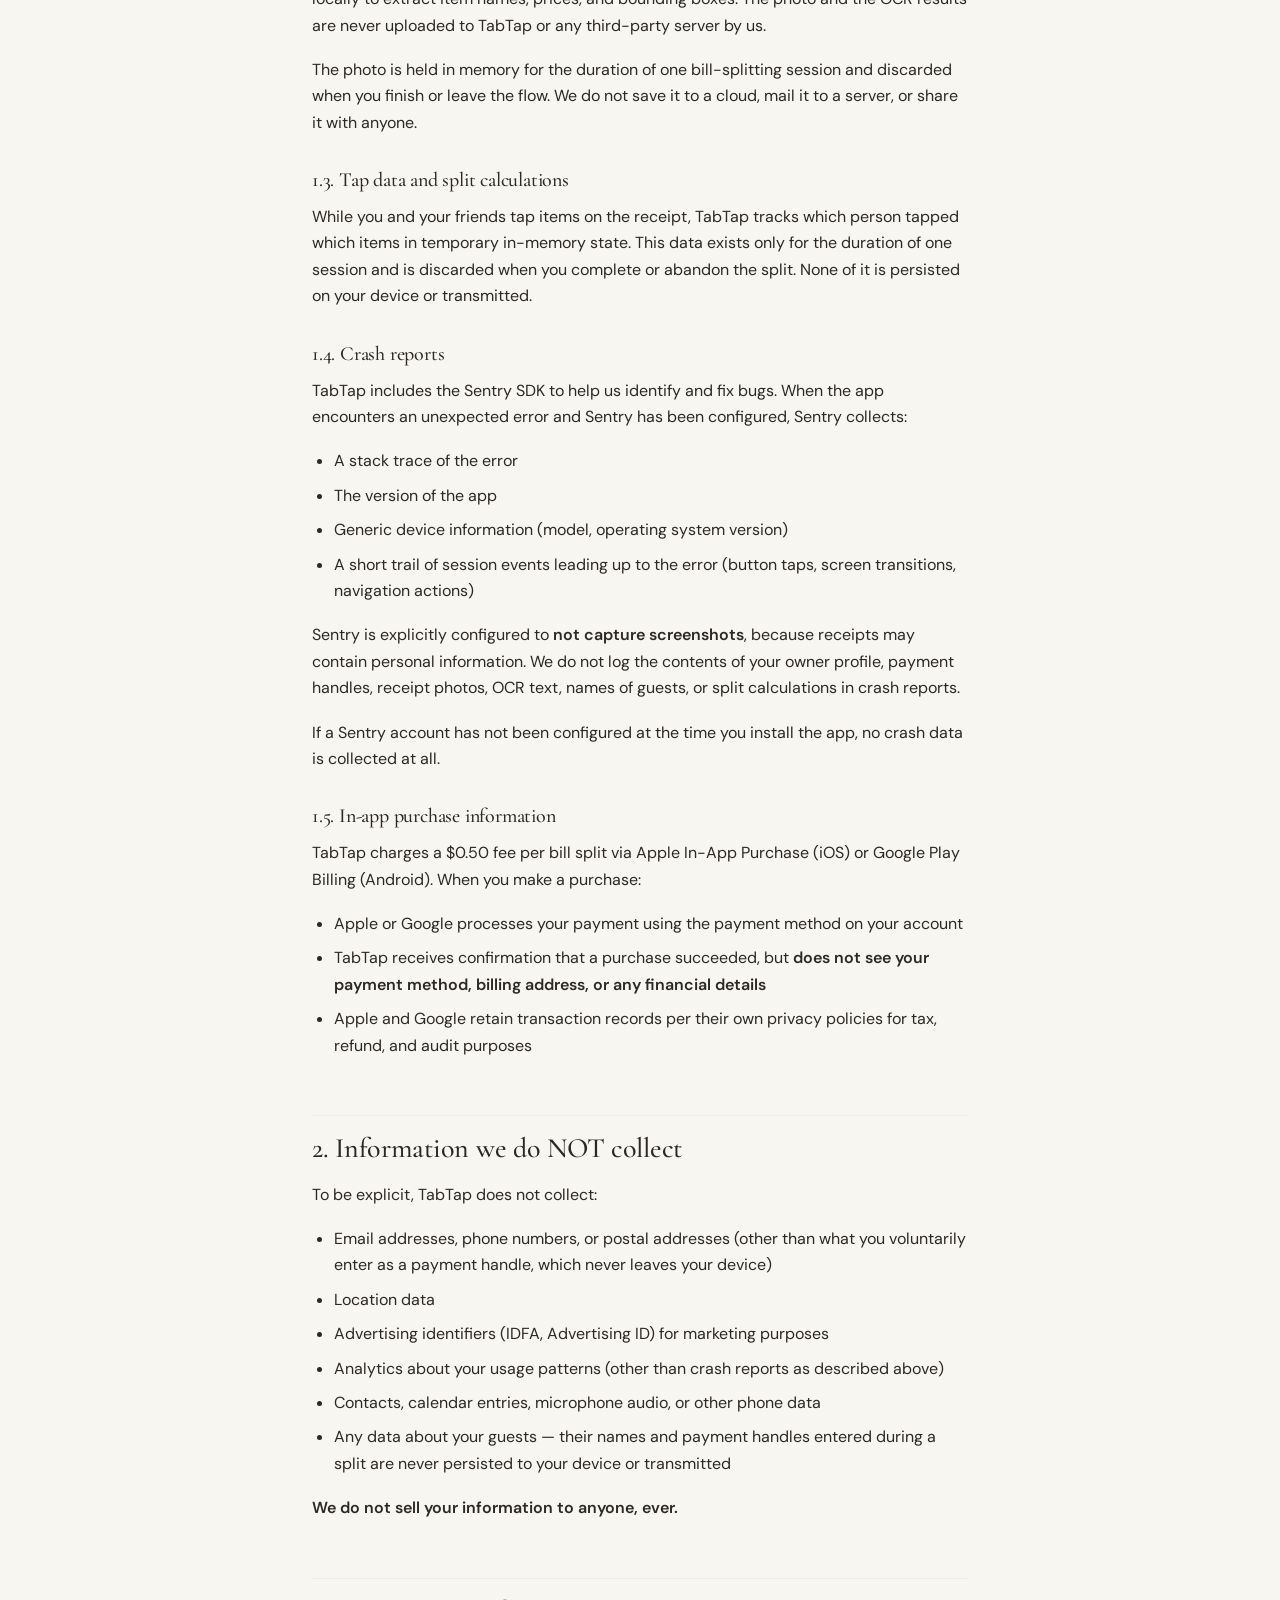
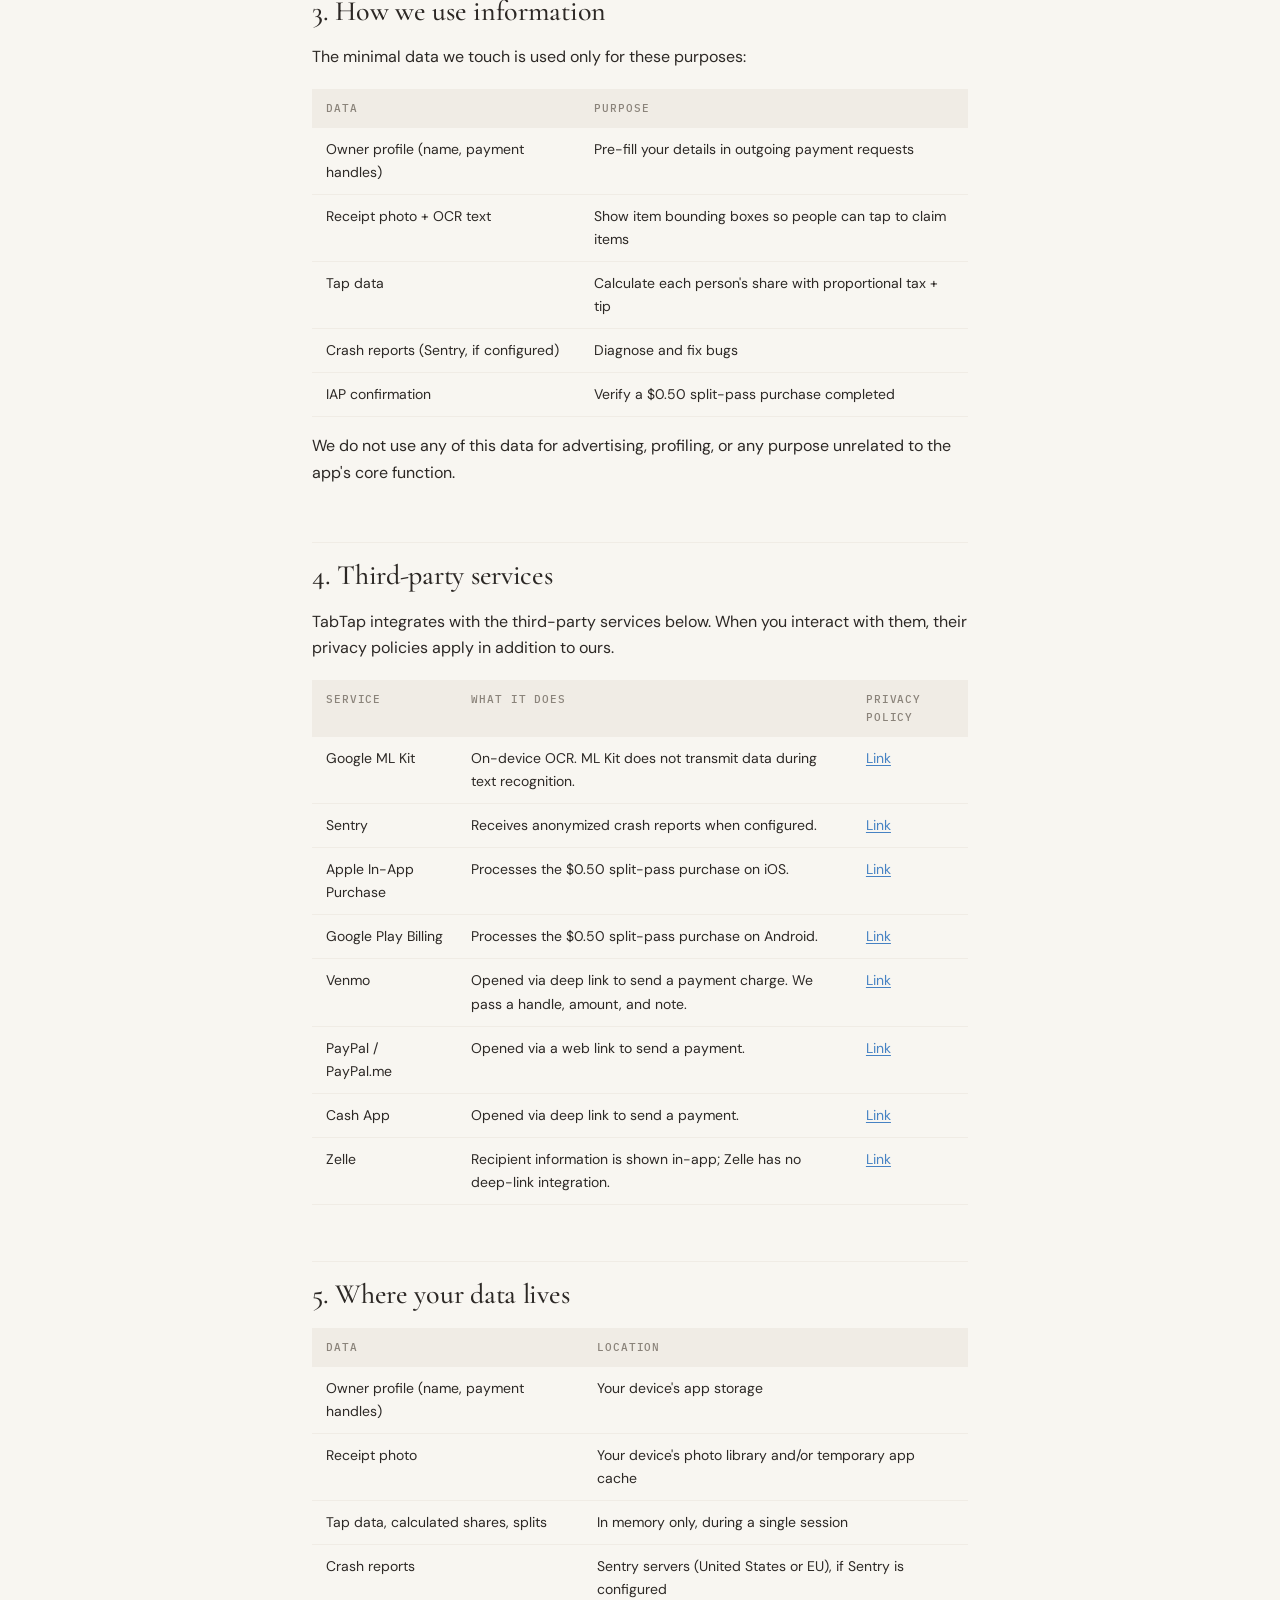
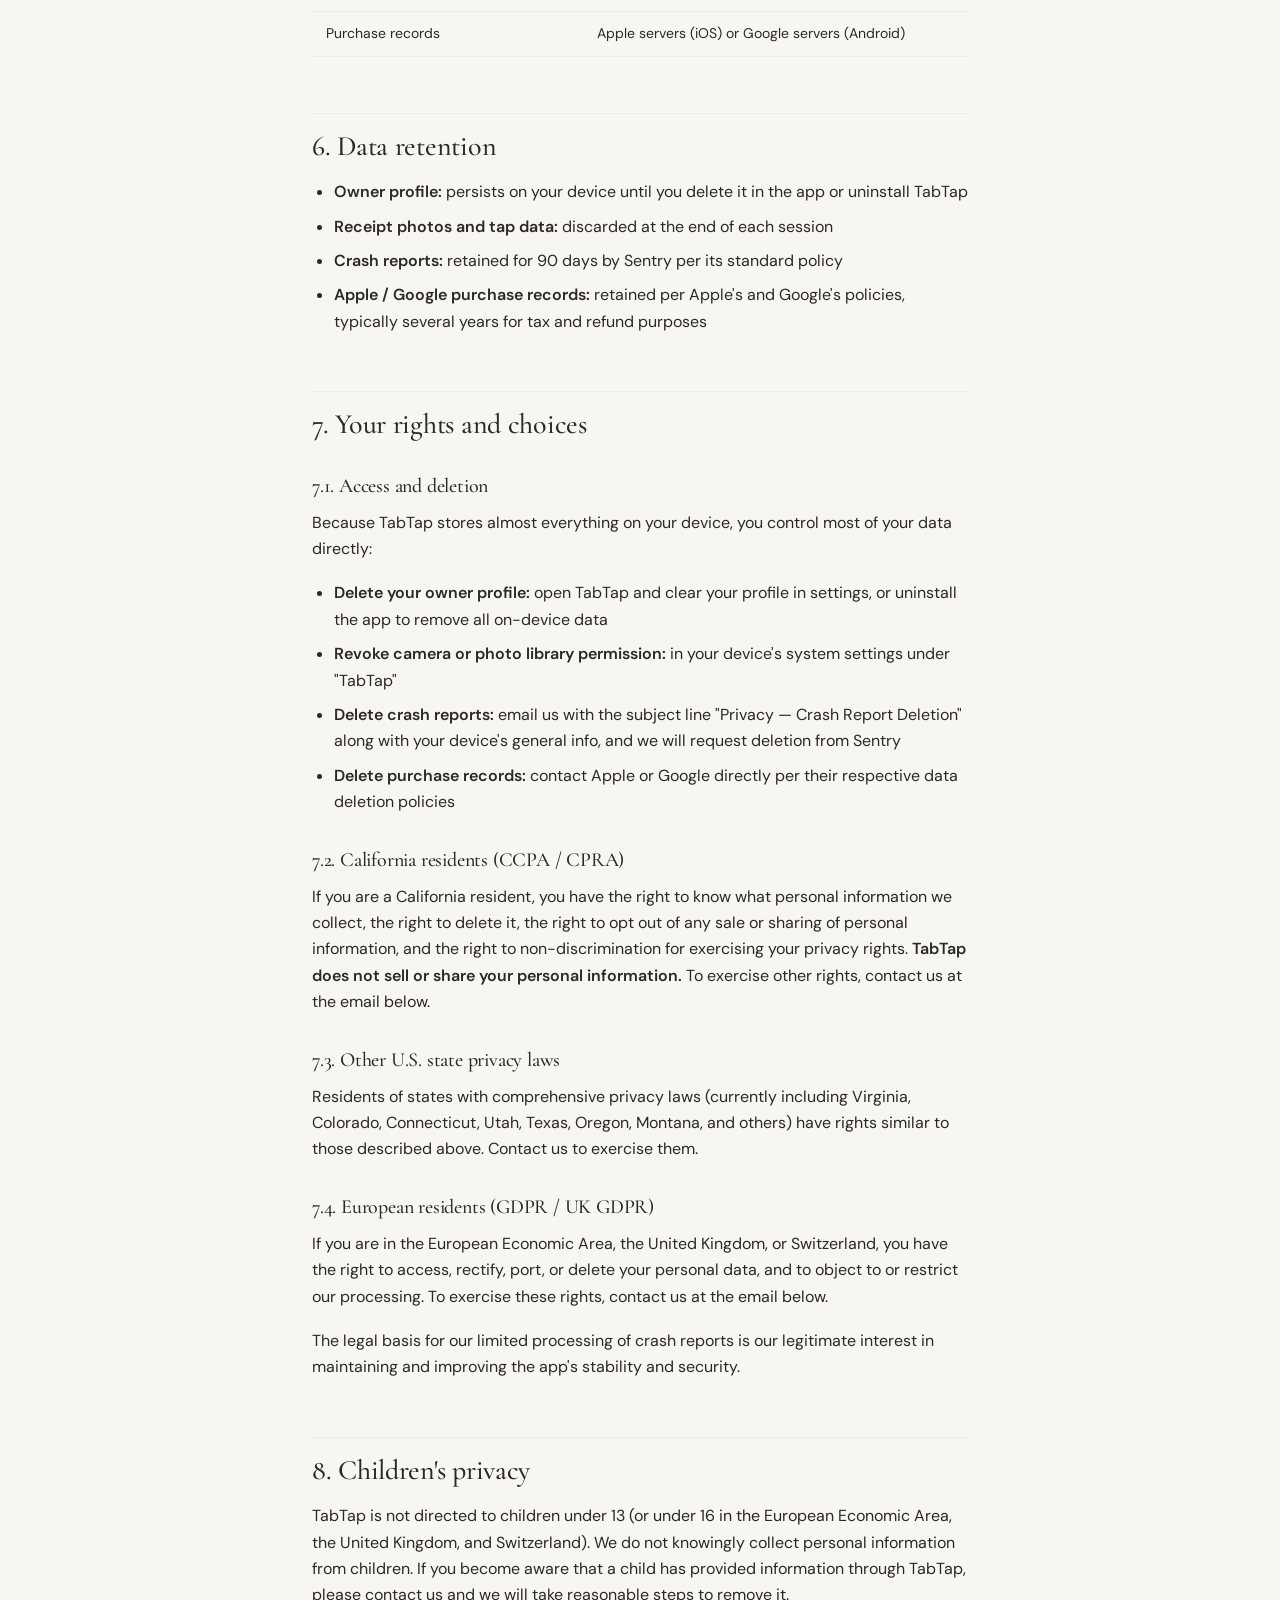
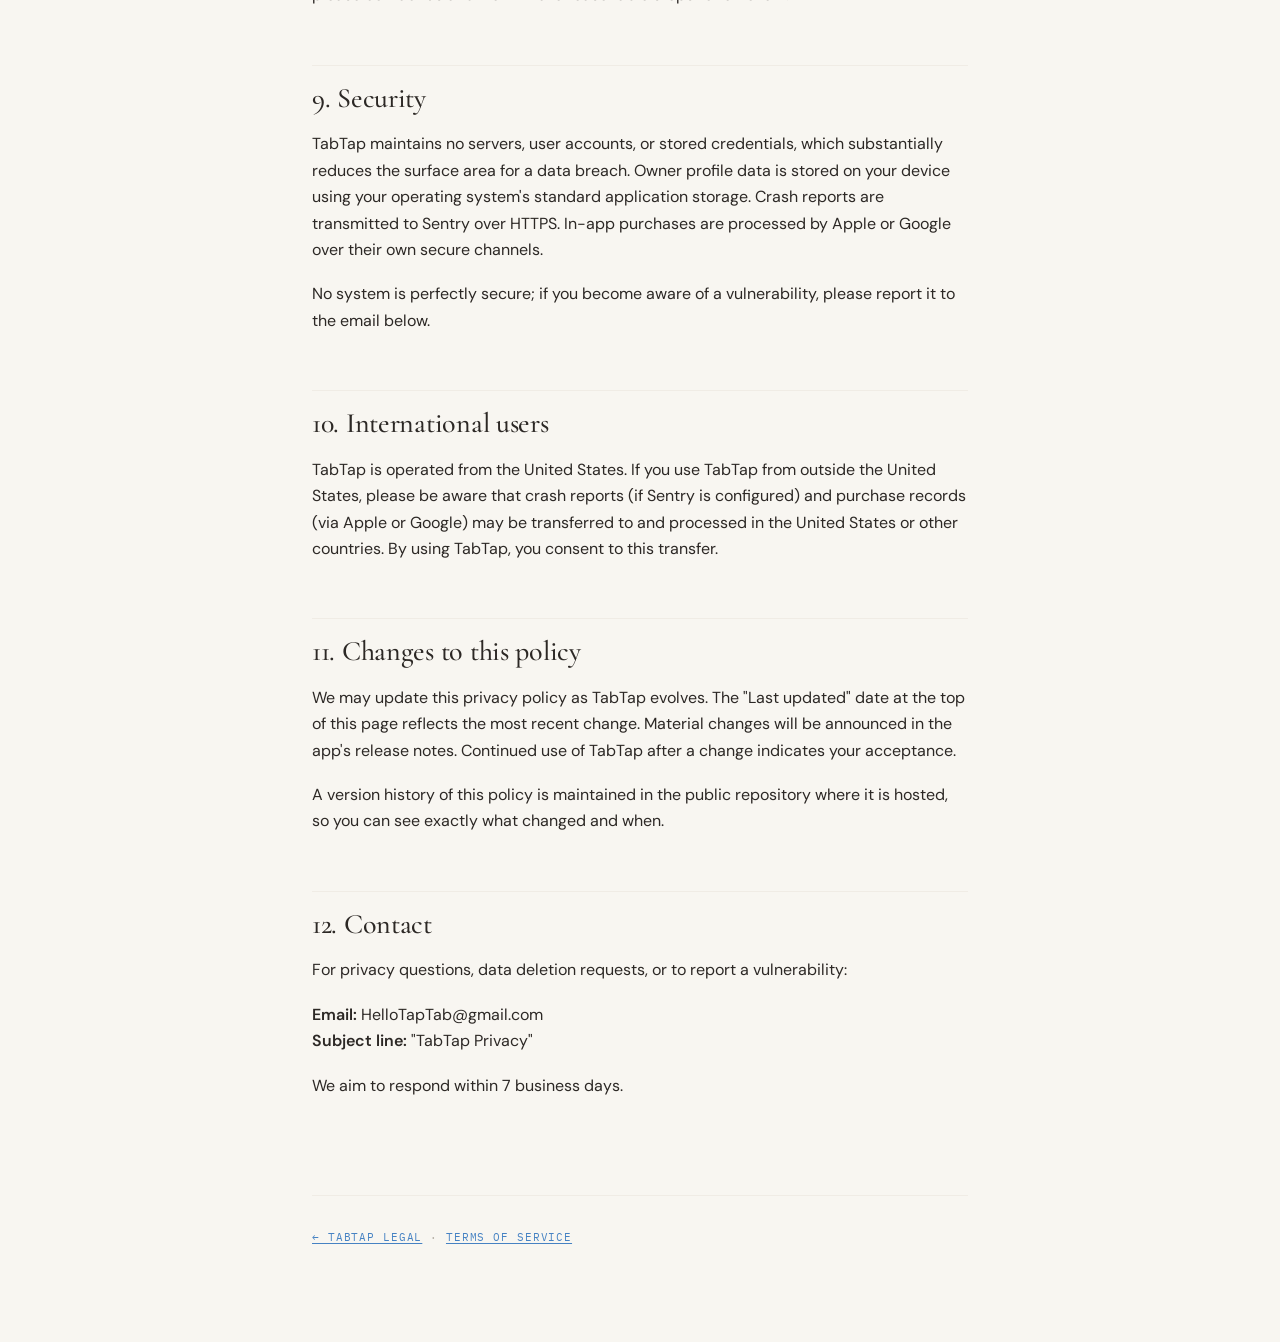
==== commit 39722e71: "brand: rename TapTab → TabTap across all website files Full text substitution: TapTab → TabTap, tapt" ====
--- a/privacy.html
+++ b/privacy.html
@@ -3,8 +3,8 @@
 <head>
   <meta charset="UTF-8" />
   <meta name="viewport" content="width=device-width, initial-scale=1.0" />
-  <title>Privacy Policy — TapTab</title>
-  <meta name="description" content="How TapTab handles your information. We don't collect or sell personal data." />
+  <title>Privacy Policy — TabTap</title>
+  <meta name="description" content="How TabTap handles your information. We don't collect or sell personal data." />
   <link rel="stylesheet" href="/style.css" />
 </head>
 <body>
@@ -19,26 +19,26 @@
     <p class="meta">Last updated: April 30, 2026 · Effective date: April 30, 2026</p>
 
     <p>
-      This Privacy Policy describes how TapTab (<strong>"we"</strong>, <strong>"us"</strong>, <strong>"our"</strong>,
-      or the <strong>"App"</strong>) handles information when you use the TapTab mobile application on iOS or Android.
+      This Privacy Policy describes how TabTap (<strong>"we"</strong>, <strong>"us"</strong>, <strong>"our"</strong>,
+      or the <strong>"App"</strong>) handles information when you use the TabTap mobile application on iOS or Android.
     </p>
 
     <div class="summary">
       <h2>Plain-language summary</h2>
       <ul>
-        <li><strong>TapTab keeps your data on your device.</strong> There is no TapTab server, no user account, and no sign-up.</li>
+        <li><strong>TabTap keeps your data on your device.</strong> There is no TabTap server, no user account, and no sign-up.</li>
         <li>The "owner profile" you set up — your name and one or more payment handles — lives only on your phone.</li>
-        <li><strong>Receipt photos stay on your device.</strong> Optical character recognition (OCR) runs locally; receipt text and bounding boxes are never uploaded by TapTab.</li>
-        <li><strong>Payment requests are dispatched through third-party apps</strong> (Venmo, PayPal, Zelle, Cash App). TapTab never sees, stores, or moves the actual money.</li>
+        <li><strong>Receipt photos stay on your device.</strong> Optical character recognition (OCR) runs locally; receipt text and bounding boxes are never uploaded by TabTap.</li>
+        <li><strong>Payment requests are dispatched through third-party apps</strong> (Venmo, PayPal, Zelle, Cash App). TabTap never sees, stores, or moves the actual money.</li>
         <li><strong>Sentry</strong> receives anonymized crash reports so we can fix bugs — this is the only data that leaves your device, and only when a Sentry account has been configured for the app.</li>
-        <li>TapTab charges <strong>$0.50 per bill split</strong> through Apple In-App Purchase or Google Play Billing. Apple and Google handle the transaction; we do not see your payment method.</li>
+        <li>TabTap charges <strong>$0.50 per bill split</strong> through Apple In-App Purchase or Google Play Billing. Apple and Google handle the transaction; we do not see your payment method.</li>
       </ul>
     </div>
 
     <h2>1. Information we handle</h2>
 
     <h3>1.1. Information you enter</h3>
-    <p>When you set up your owner profile in TapTab, you may enter:</p>
+    <p>When you set up your owner profile in TabTap, you may enter:</p>
     <ul>
       <li>Your name</li>
       <li>One or more payment handles you choose to share (Venmo username, PayPal email, Zelle phone or email, Cash App handle)</li>
@@ -46,11 +46,11 @@
     <p>
       This information is stored on your device only, using the operating system's standard application storage
       (AsyncStorage on top of the iOS file system or Android SharedPreferences). It is <strong>not</strong>
-      uploaded to any TapTab server, and there is no TapTab account or login.
+      uploaded to any TabTap server, and there is no TabTap account or login.
     </p>
 
     <h3>1.2. Camera and photo library</h3>
-    <p>When you scan a receipt, TapTab requests permission to:</p>
+    <p>When you scan a receipt, TabTap requests permission to:</p>
     <ul>
       <li>Take a photo with your camera, or</li>
       <li>Choose an existing photo from your photo library</li>
@@ -58,7 +58,7 @@
     <p>
       <strong>Receipt photos are processed entirely on your device.</strong> Google ML Kit performs OCR locally
       to extract item names, prices, and bounding boxes. The photo and the OCR results are never uploaded to
-      TapTab or any third-party server by us.
+      TabTap or any third-party server by us.
     </p>
     <p>
       The photo is held in memory for the duration of one bill-splitting session and discarded when you finish
@@ -67,14 +67,14 @@
 
     <h3>1.3. Tap data and split calculations</h3>
     <p>
-      While you and your friends tap items on the receipt, TapTab tracks which person tapped which items in
+      While you and your friends tap items on the receipt, TabTap tracks which person tapped which items in
       temporary in-memory state. This data exists only for the duration of one session and is discarded when
       you complete or abandon the split. None of it is persisted on your device or transmitted.
     </p>
 
     <h3>1.4. Crash reports</h3>
     <p>
-      TapTab includes the Sentry SDK to help us identify and fix bugs. When the app encounters an unexpected
+      TabTap includes the Sentry SDK to help us identify and fix bugs. When the app encounters an unexpected
       error and Sentry has been configured, Sentry collects:
     </p>
     <ul>
@@ -94,17 +94,17 @@
 
     <h3>1.5. In-app purchase information</h3>
     <p>
-      TapTab charges a $0.50 fee per bill split via Apple In-App Purchase (iOS) or Google Play Billing (Android).
+      TabTap charges a $0.50 fee per bill split via Apple In-App Purchase (iOS) or Google Play Billing (Android).
       When you make a purchase:
     </p>
     <ul>
       <li>Apple or Google processes your payment using the payment method on your account</li>
-      <li>TapTab receives confirmation that a purchase succeeded, but <strong>does not see your payment method, billing address, or any financial details</strong></li>
+      <li>TabTap receives confirmation that a purchase succeeded, but <strong>does not see your payment method, billing address, or any financial details</strong></li>
       <li>Apple and Google retain transaction records per their own privacy policies for tax, refund, and audit purposes</li>
     </ul>
 
     <h2>2. Information we do NOT collect</h2>
-    <p>To be explicit, TapTab does not collect:</p>
+    <p>To be explicit, TabTap does not collect:</p>
     <ul>
       <li>Email addresses, phone numbers, or postal addresses (other than what you voluntarily enter as a payment handle, which never leaves your device)</li>
       <li>Location data</li>
@@ -135,7 +135,7 @@
 
     <h2>4. Third-party services</h2>
     <p>
-      TapTab integrates with the third-party services below. When you interact with them, their privacy policies
+      TabTap integrates with the third-party services below. When you interact with them, their privacy policies
       apply in addition to ours.
     </p>
     <table>
@@ -170,7 +170,7 @@
 
     <h2>6. Data retention</h2>
     <ul>
-      <li><strong>Owner profile:</strong> persists on your device until you delete it in the app or uninstall TapTab</li>
+      <li><strong>Owner profile:</strong> persists on your device until you delete it in the app or uninstall TabTap</li>
       <li><strong>Receipt photos and tap data:</strong> discarded at the end of each session</li>
       <li><strong>Crash reports:</strong> retained for 90 days by Sentry per its standard policy</li>
       <li><strong>Apple / Google purchase records:</strong> retained per Apple's and Google's policies, typically several years for tax and refund purposes</li>
@@ -179,10 +179,10 @@
     <h2>7. Your rights and choices</h2>
 
     <h3>7.1. Access and deletion</h3>
-    <p>Because TapTab stores almost everything on your device, you control most of your data directly:</p>
-    <ul>
-      <li><strong>Delete your owner profile:</strong> open TapTab and clear your profile in settings, or uninstall the app to remove all on-device data</li>
-      <li><strong>Revoke camera or photo library permission:</strong> in your device's system settings under "TapTab"</li>
+    <p>Because TabTap stores almost everything on your device, you control most of your data directly:</p>
+    <ul>
+      <li><strong>Delete your owner profile:</strong> open TabTap and clear your profile in settings, or uninstall the app to remove all on-device data</li>
+      <li><strong>Revoke camera or photo library permission:</strong> in your device's system settings under "TabTap"</li>
       <li><strong>Delete crash reports:</strong> email us with the subject line "Privacy — Crash Report Deletion" along with your device's general info, and we will request deletion from Sentry</li>
       <li><strong>Delete purchase records:</strong> contact Apple or Google directly per their respective data deletion policies</li>
     </ul>
@@ -191,7 +191,7 @@
     <p>
       If you are a California resident, you have the right to know what personal information we collect, the right
       to delete it, the right to opt out of any sale or sharing of personal information, and the right to
-      non-discrimination for exercising your privacy rights. <strong>TapTab does not sell or share your personal
+      non-discrimination for exercising your privacy rights. <strong>TabTap does not sell or share your personal
       information.</strong> To exercise other rights, contact us at the email below.
     </p>
 
@@ -214,14 +214,14 @@
 
     <h2>8. Children's privacy</h2>
     <p>
-      TapTab is not directed to children under 13 (or under 16 in the European Economic Area, the United Kingdom,
+      TabTap is not directed to children under 13 (or under 16 in the European Economic Area, the United Kingdom,
       and Switzerland). We do not knowingly collect personal information from children. If you become aware that
-      a child has provided information through TapTab, please contact us and we will take reasonable steps to remove it.
+      a child has provided information through TabTap, please contact us and we will take reasonable steps to remove it.
     </p>
 
     <h2>9. Security</h2>
     <p>
-      TapTab maintains no servers, user accounts, or stored credentials, which substantially reduces the surface
+      TabTap maintains no servers, user accounts, or stored credentials, which substantially reduces the surface
       area for a data breach. Owner profile data is stored on your device using your operating system's standard
       application storage. Crash reports are transmitted to Sentry over HTTPS. In-app purchases are processed by
       Apple or Google over their own secure channels.
@@ -232,17 +232,17 @@
 
     <h2>10. International users</h2>
     <p>
-      TapTab is operated from the United States. If you use TapTab from outside the United States, please be
+      TabTap is operated from the United States. If you use TabTap from outside the United States, please be
       aware that crash reports (if Sentry is configured) and purchase records (via Apple or Google) may be
-      transferred to and processed in the United States or other countries. By using TapTab, you consent to
+      transferred to and processed in the United States or other countries. By using TabTap, you consent to
       this transfer.
     </p>
 
     <h2>11. Changes to this policy</h2>
     <p>
-      We may update this privacy policy as TapTab evolves. The "Last updated" date at the top of this page
+      We may update this privacy policy as TabTap evolves. The "Last updated" date at the top of this page
       reflects the most recent change. Material changes will be announced in the app's release notes. Continued
-      use of TapTab after a change indicates your acceptance.
+      use of TabTap after a change indicates your acceptance.
     </p>
     <p>
       A version history of this policy is maintained in the public repository where it is hosted, so you can
@@ -255,12 +255,12 @@
     </p>
     <p>
       <strong>Email:</strong> HelloTapTab@gmail.com<br />
-      <strong>Subject line:</strong> "TapTab Privacy"
+      <strong>Subject line:</strong> "TabTap Privacy"
     </p>
     <p>We aim to respond within 7 business days.</p>
 
     <footer>
-      <a href="/">← TapTab Legal</a> · <a href="/terms">Terms of Service</a>
+      <a href="/">← TabTap Legal</a> · <a href="/terms">Terms of Service</a>
     </footer>
   </main>
 </body>
